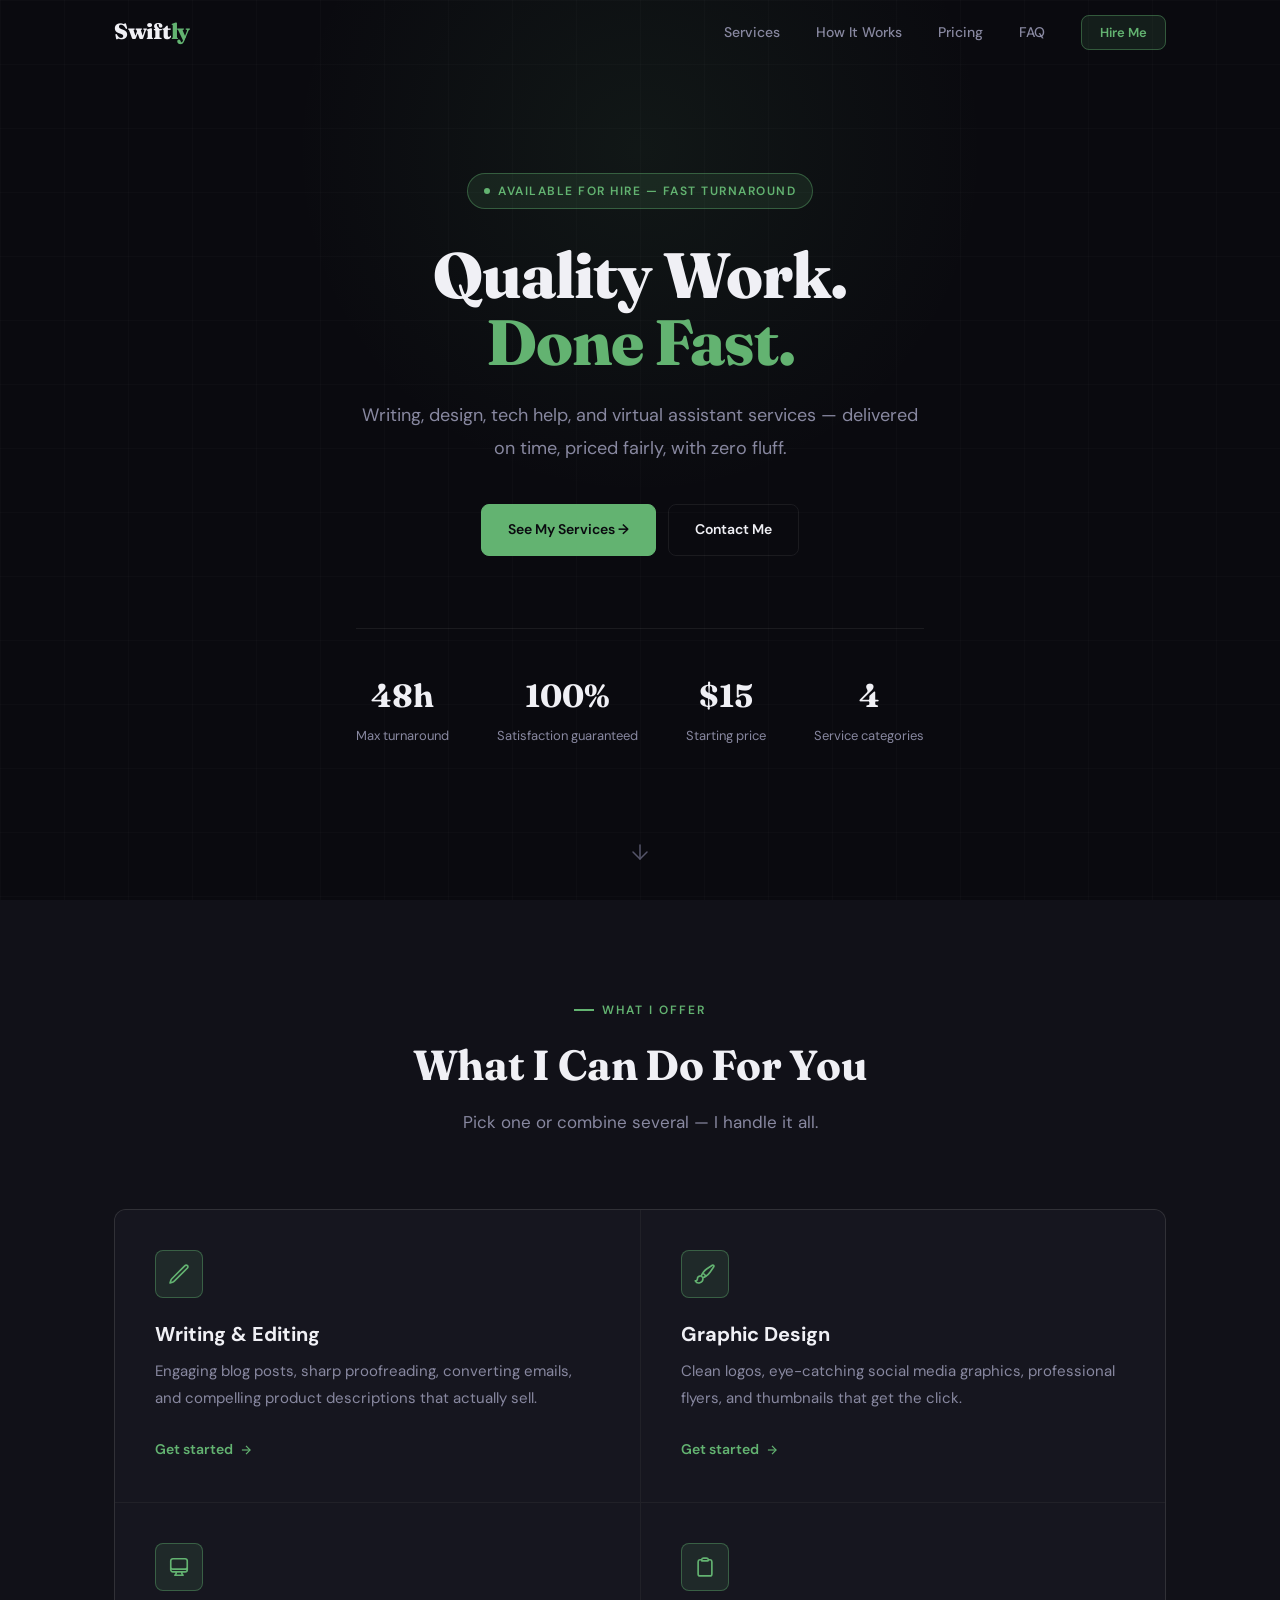
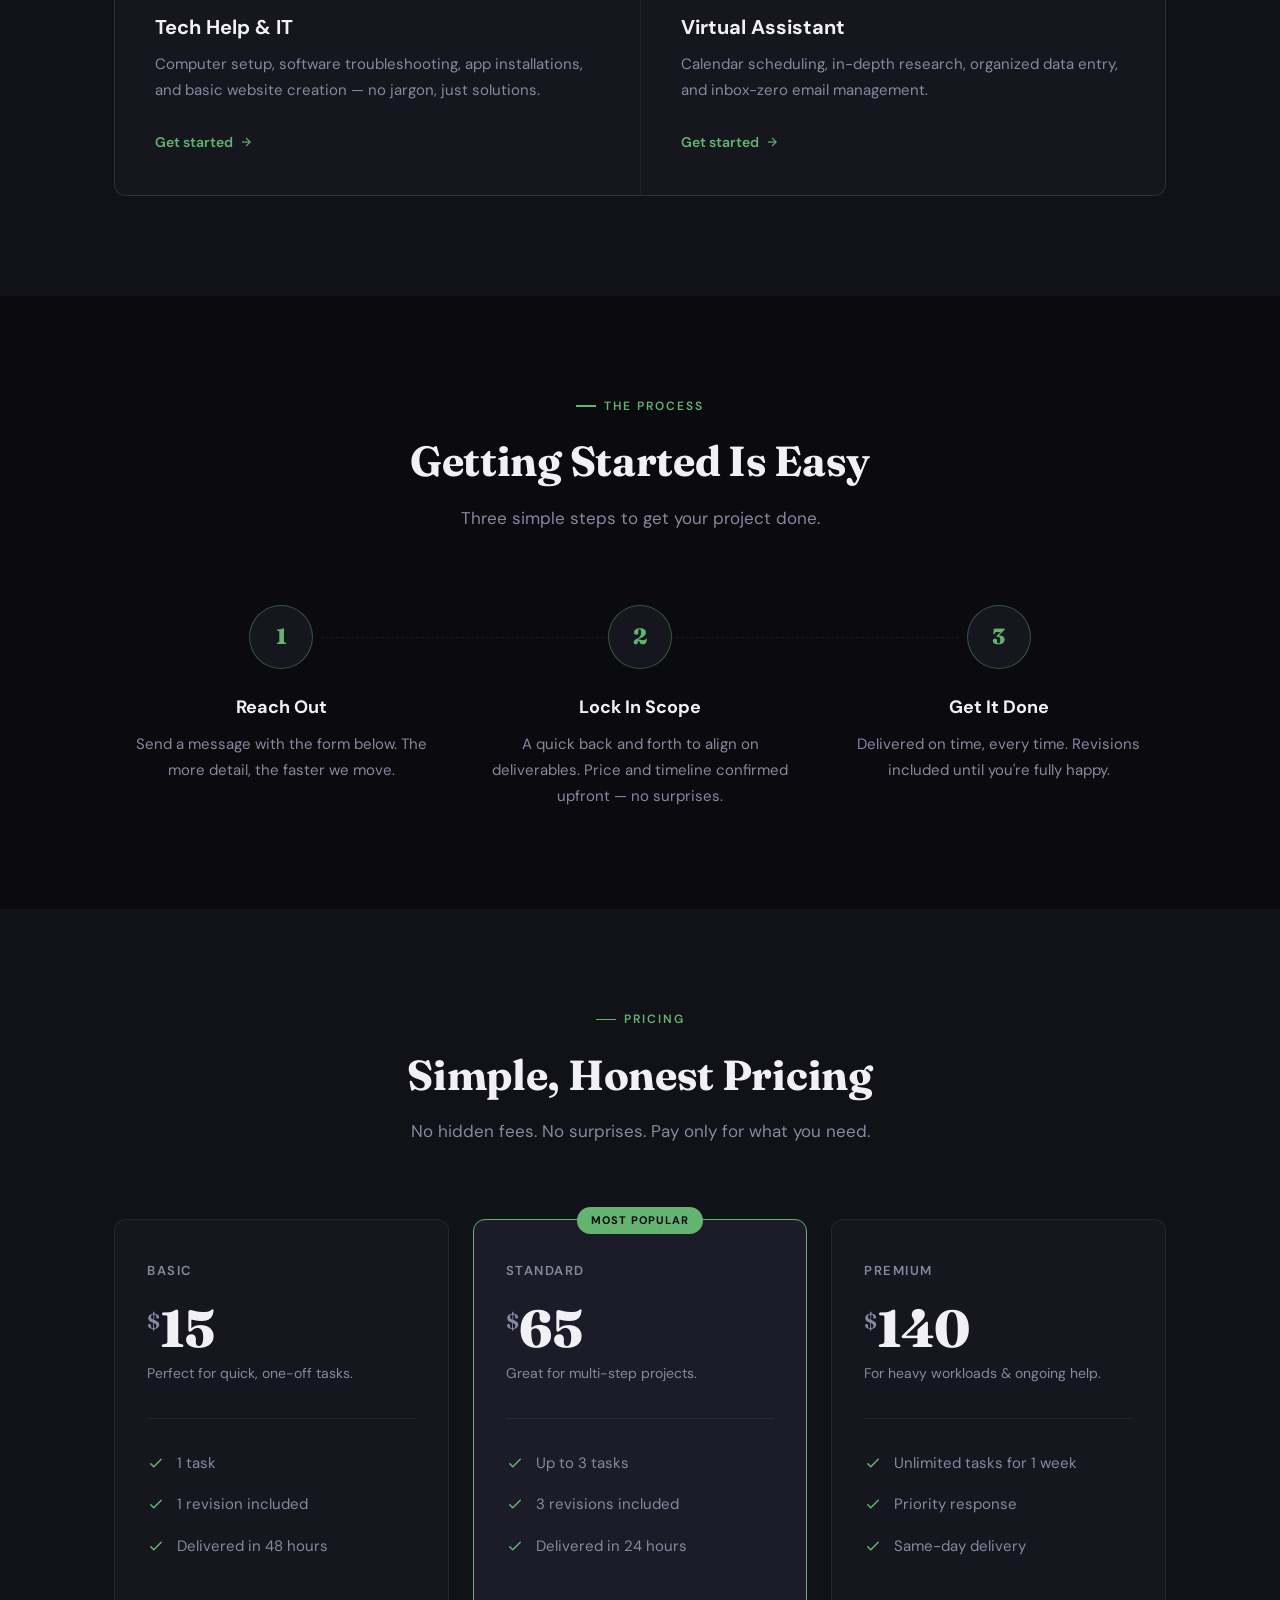
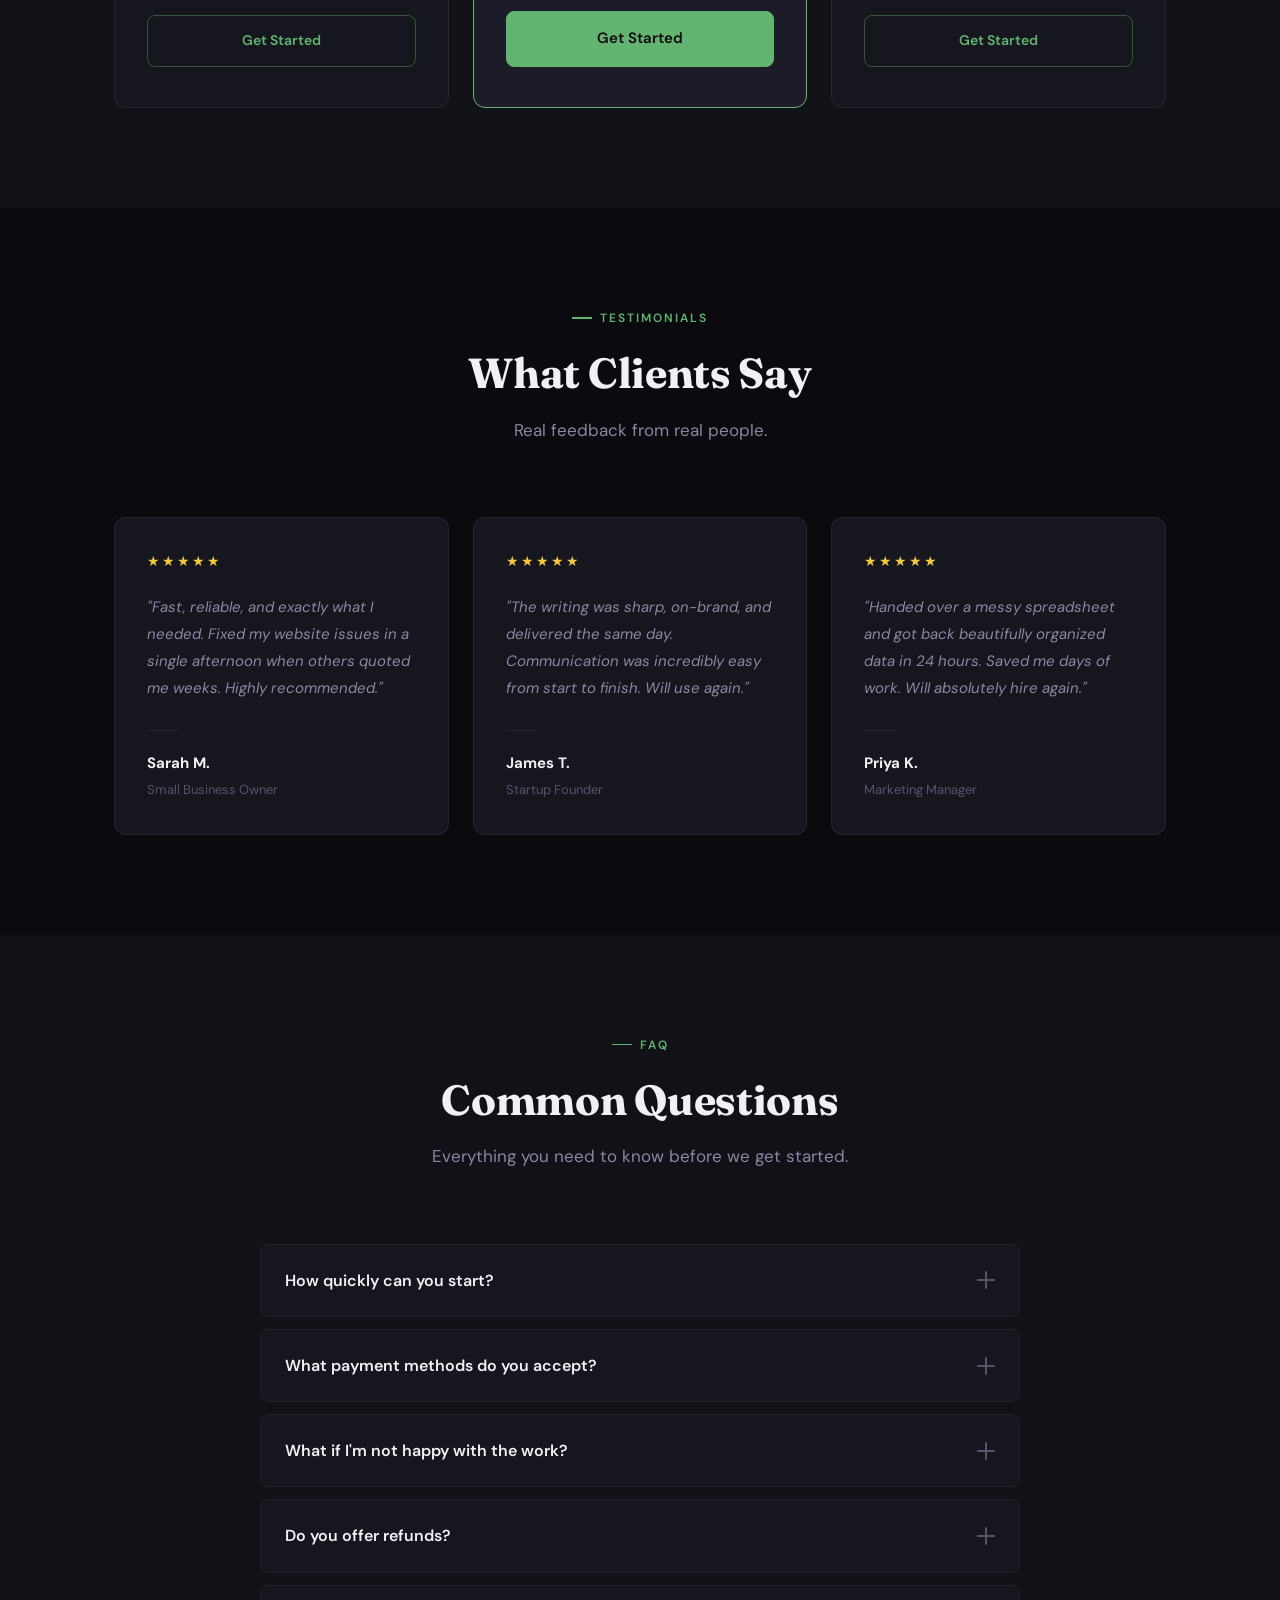
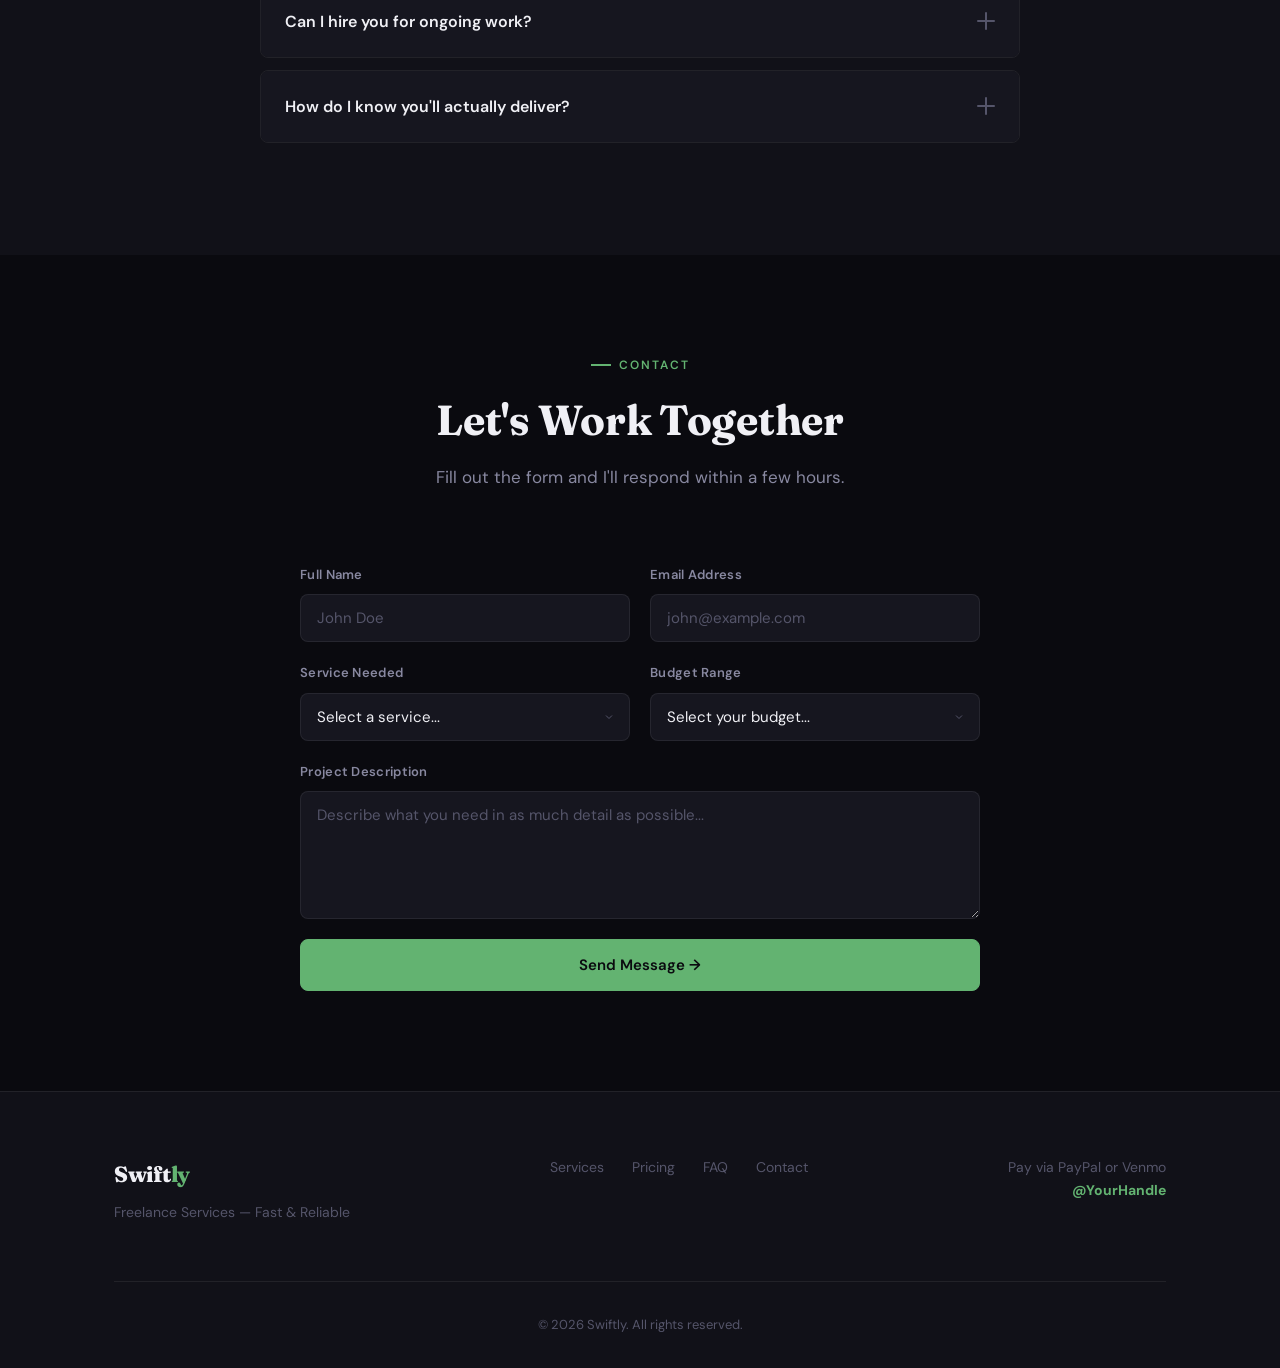
==== index.html @ bb792ccb "Rename Index.html to index.html" ====
<!DOCTYPE html>
<html lang="en">
<head>
    <meta charset="UTF-8">
    <meta name="viewport" content="width=device-width, initial-scale=1.0">
    <title>Swiftly — Freelance Services</title>
    <style>
        @import url('https://fonts.googleapis.com/css2?family=Fraunces:opsz,wght@9..144,600;9..144,700;9..144,800&family=DM+Sans:opsz,wght@9..40,400;9..40,500;9..40,600;9..40,700&display=swap');

        :root {
            --bg-base: #0a0a0f;
            --bg-surface: #111118;
            --bg-card: #16161f;
            --bg-card-hover: #1c1c28;
            --border: rgba(255,255,255,0.07);
            --border-accent: rgba(99,179,113,0.4);
            --green: #63b371;
            --green-bright: #7dd98d;
            --green-dim: rgba(99,179,113,0.12);
            --green-glow: rgba(99,179,113,0.2);
            --text-primary: #f0f0f5;
            --text-secondary: #8888a0;
            --text-muted: #55556a;
            --font-display: 'Fraunces', serif;
            --font-body: 'DM Sans', sans-serif;
            --radius: 12px;
            --radius-sm: 8px;
            --transition: 0.2s ease;
        }

        *, *::before, *::after { margin: 0; padding: 0; box-sizing: border-box; }
        html { scroll-behavior: smooth; }

        body {
            font-family: var(--font-body);
            font-size: 16px;
            line-height: 1.7;
            color: var(--text-primary);
            background-color: var(--bg-base);
            overflow-x: hidden;
        }

        h1,h2,h3,h4 { line-height: 1.2; }
        a { text-decoration: none; color: inherit; }
        ul { list-style: none; }
        img, svg { display: block; max-width: 100%; }

        .container {
            max-width: 1100px;
            margin: 0 auto;
            padding: 0 24px;
        }

        .section { padding: 100px 0; }

        .section-label {
            display: inline-flex;
            align-items: center;
            gap: 8px;
            font-size: 12px;
            font-weight: 600;
            letter-spacing: 2px;
            text-transform: uppercase;
            color: var(--green);
            margin-bottom: 20px;
        }

        .section-label::before {
            content: '';
            display: block;
            width: 20px;
            height: 1.5px;
            background: var(--green);
        }

        .section-title {
            text-align: center;
            font-family: var(--font-display);
            font-size: 42px;
            font-weight: 700;
            color: var(--text-primary);
            margin-bottom: 16px;
            letter-spacing: -0.3px;
        }

        .section-subtitle {
            text-align: center;
            color: var(--text-secondary);
            font-size: 17px;
            max-width: 560px;
            margin: 0 auto 72px;
            line-height: 1.8;
        }

        .section-header {
            text-align: center;
            margin-bottom: 72px;
        }

        /* Animations */
        .animate-on-scroll {
            opacity: 0;
            transform: translateY(24px);
            transition: opacity 0.55s ease, transform 0.55s ease;
        }
        .animate-on-scroll.visible {
            opacity: 1;
            transform: translateY(0);
        }

        /* Buttons */
        .btn {
            display: inline-flex;
            align-items: center;
            gap: 8px;
            font-family: var(--font-body);
            font-weight: 600;
            font-size: 14px;
            padding: 13px 26px;
            border-radius: var(--radius-sm);
            cursor: pointer;
            transition: all var(--transition);
            border: 1px solid transparent;
            white-space: nowrap;
        }

        .btn-primary {
            background: var(--green);
            color: #0a0a0f;
            border-color: var(--green);
        }
        .btn-primary:hover {
            background: var(--green-bright);
            border-color: var(--green-bright);
            transform: translateY(-1px);
        }

        .btn-ghost {
            background: transparent;
            color: var(--text-primary);
            border-color: var(--border);
        }
        .btn-ghost:hover {
            border-color: rgba(255,255,255,0.2);
            background: rgba(255,255,255,0.04);
        }

        .btn-full {
            width: 100%;
            justify-content: center;
            padding: 14px 24px;
            font-size: 15px;
        }

        /* ─── NAVBAR ─── */
        .navbar {
            position: fixed;
            top: 0; left: 0;
            width: 100%;
            height: 64px;
            z-index: 1000;
            display: flex;
            align-items: center;
            transition: all 0.3s ease;
        }

        .navbar-container {
            width: 100%;
            max-width: 1100px;
            margin: 0 auto;
            padding: 0 24px;
            display: flex;
            justify-content: space-between;
            align-items: center;
        }

        .nav-logo {
            font-family: var(--font-display);
            font-weight: 800;
            font-size: 22px;
            color: var(--text-primary);
            letter-spacing: -0.5px;
        }

        .nav-logo span { color: var(--green); }

        .nav-links {
            display: flex;
            gap: 36px;
        }

        .nav-link {
            font-size: 14px;
            font-weight: 500;
            color: var(--text-secondary);
            transition: color var(--transition);
        }
        .nav-link:hover { color: var(--text-primary); }

        .nav-cta {
            font-size: 13px;
            font-weight: 600;
            color: var(--green);
            border: 1px solid var(--border-accent);
            padding: 8px 18px;
            border-radius: var(--radius-sm);
            transition: all var(--transition);
            background: var(--green-dim);
        }
        .nav-cta:hover {
            background: rgba(99,179,113,0.2);
        }

        .navbar.scrolled {
            background: rgba(10,10,15,0.9);
            backdrop-filter: blur(12px);
            border-bottom: 1px solid var(--border);
        }

        .hamburger {
            display: none;
            flex-direction: column;
            gap: 5px;
            cursor: pointer;
            z-index: 1001;
        }
        .hamburger span {
            width: 24px;
            height: 2px;
            background: var(--text-primary);
            transition: all 0.3s ease;
            border-radius: 2px;
        }

        /* ─── HERO ─── */
        .hero {
            min-height: 100vh;
            display: flex;
            align-items: center;
            justify-content: center;
            position: relative;
            text-align: center;
            padding: 100px 24px 80px;
            overflow: hidden;
        }

        .hero::before {
            content: '';
            position: absolute;
            top: -200px; left: 50%;
            transform: translateX(-50%);
            width: 700px;
            height: 700px;
            background: radial-gradient(circle, rgba(99,179,113,0.08) 0%, transparent 70%);
            pointer-events: none;
        }

        .hero::after {
            content: '';
            position: absolute;
            inset: 0;
            background-image: 
                linear-gradient(rgba(255,255,255,0.015) 1px, transparent 1px),
                linear-gradient(90deg, rgba(255,255,255,0.015) 1px, transparent 1px);
            background-size: 64px 64px;
            pointer-events: none;
        }

        .hero-content {
            max-width: 820px;
            position: relative;
            z-index: 1;
            opacity: 0;
            transform: translateY(20px);
            animation: heroIn 0.7s ease forwards 0.15s;
        }

        @keyframes heroIn {
            to { opacity: 1; transform: translateY(0); }
        }

        .hero-badge {
            display: inline-flex;
            align-items: center;
            gap: 8px;
            font-size: 12px;
            font-weight: 600;
            letter-spacing: 1.5px;
            text-transform: uppercase;
            color: var(--green);
            border: 1px solid var(--border-accent);
            background: var(--green-dim);
            padding: 7px 16px;
            border-radius: 30px;
            margin-bottom: 32px;
        }

        .hero-badge::before {
            content: '';
            width: 6px; height: 6px;
            background: var(--green);
            border-radius: 50%;
            animation: pulse 2s infinite;
        }

        @keyframes pulse {
            0%, 100% { opacity: 1; transform: scale(1); }
            50% { opacity: 0.5; transform: scale(0.8); }
        }

        .hero h1 {
            font-family: var(--font-display);
            font-size: 64px;
            font-weight: 800;
            letter-spacing: -1px;
            color: var(--text-primary);
            margin-bottom: 24px;
            line-height: 1.05;
        }

        .hero h1 em {
            font-style: normal;
            color: var(--green);
        }

        .hero-sub {
            font-size: 18px;
            color: var(--text-secondary);
            max-width: 560px;
            margin: 0 auto 40px;
            line-height: 1.8;
        }

        .hero-buttons {
            display: flex;
            gap: 12px;
            justify-content: center;
            flex-wrap: wrap;
        }

        .hero-stats {
            display: flex;
            justify-content: center;
            gap: 48px;
            margin-top: 72px;
            padding-top: 40px;
            border-top: 1px solid var(--border);
        }

        .hero-stat-num {
            font-family: var(--font-display);
            font-size: 32px;
            font-weight: 700;
            color: var(--text-primary);
        }

        .hero-stat-label {
            font-size: 13px;
            color: var(--text-secondary);
            margin-top: 2px;
        }

        .scroll-arrow {
            position: absolute;
            bottom: 36px;
            left: 50%;
            transform: translateX(-50%);
            color: var(--text-muted);
            animation: bounce 2s infinite;
            z-index: 1;
        }

        @keyframes bounce {
            0%,100% { transform: translateX(-50%) translateY(0); }
            50% { transform: translateX(-50%) translateY(-8px); }
        }

        /* ─── SERVICES ─── */
        .services { background: var(--bg-surface); }

        .services-grid {
            display: grid;
            grid-template-columns: repeat(2, 1fr);
            gap: 1px;
            background: var(--border);
            border: 1px solid var(--border);
            border-radius: var(--radius);
            overflow: hidden;
        }

        .service-card {
            background: var(--bg-card);
            padding: 40px;
            transition: background var(--transition);
            position: relative;
        }

        .service-card:hover {
            background: var(--bg-card-hover);
        }

        .service-card::after {
            content: '';
            position: absolute;
            top: 0; left: 0;
            width: 3px;
            height: 0;
            background: var(--green);
            transition: height 0.3s ease;
        }

        .service-card:hover::after { height: 100%; }

        .service-icon-wrap {
            width: 48px;
            height: 48px;
            background: var(--green-dim);
            border: 1px solid var(--border-accent);
            border-radius: var(--radius-sm);
            display: flex;
            align-items: center;
            justify-content: center;
            margin-bottom: 24px;
            color: var(--green);
        }

        .service-title {
            font-size: 20px;
            font-weight: 700;
            color: var(--text-primary);
            margin-bottom: 12px;
        }

        .service-desc {
            color: var(--text-secondary);
            font-size: 15px;
            margin-bottom: 24px;
            line-height: 1.75;
        }

        .service-link {
            display: inline-flex;
            align-items: center;
            gap: 6px;
            font-size: 14px;
            font-weight: 600;
            color: var(--green);
            transition: gap var(--transition);
        }
        .service-link:hover { gap: 10px; }

        /* ─── HOW IT WORKS ─── */
        .how-it-works { background: var(--bg-base); }

        .steps-container {
            display: flex;
            justify-content: space-between;
            position: relative;
            gap: 24px;
        }

        .steps-line {
            position: absolute;
            top: 32px;
            left: calc(16.6% + 32px);
            right: calc(16.6% + 32px);
            border-top: 1px dashed var(--border);
        }

        .step-card {
            flex: 1;
            text-align: center;
            padding: 0 16px;
            position: relative;
            z-index: 2;
        }

        .step-number {
            width: 64px;
            height: 64px;
            background: var(--bg-card);
            border: 1px solid var(--border-accent);
            color: var(--green);
            border-radius: 50%;
            display: flex;
            align-items: center;
            justify-content: center;
            font-size: 22px;
            font-weight: 800;
            font-family: var(--font-display);
            margin: 0 auto 28px;
        }

        .step-title {
            font-size: 18px;
            font-weight: 700;
            color: var(--text-primary);
            margin-bottom: 12px;
        }

        .step-desc {
            color: var(--text-secondary);
            font-size: 15px;
            line-height: 1.75;
        }

        /* ─── PRICING ─── */
        .pricing { background: var(--bg-surface); }

        .pricing-grid {
            display: grid;
            grid-template-columns: repeat(3, 1fr);
            gap: 24px;
            align-items: stretch;
        }

        .pricing-card {
            background: var(--bg-card);
            border: 1px solid var(--border);
            border-radius: var(--radius);
            padding: 40px 32px;
            display: flex;
            flex-direction: column;
            transition: border-color var(--transition);
            position: relative;
        }

        .pricing-card:hover {
            border-color: rgba(255,255,255,0.12);
        }

        .pricing-card.popular {
            border-color: var(--green);
            background: var(--bg-card-hover);
        }

        .popular-badge {
            position: absolute;
            top: -13px;
            left: 50%;
            transform: translateX(-50%);
            background: var(--green);
            color: #0a0a0f;
            font-size: 11px;
            font-weight: 700;
            padding: 4px 14px;
            border-radius: 20px;
            text-transform: uppercase;
            letter-spacing: 1px;
            white-space: nowrap;
        }

        .pricing-tier {
            font-size: 13px;
            font-weight: 600;
            text-transform: uppercase;
            letter-spacing: 1.5px;
            color: var(--text-secondary);
            margin-bottom: 20px;
        }

        .pricing-price {
            font-family: var(--font-display);
            font-size: 52px;
            font-weight: 800;
            color: var(--text-primary);
            letter-spacing: -1px;
            line-height: 1;
            margin-bottom: 8px;
        }

        .pricing-price span {
            font-size: 22px;
            font-weight: 600;
            letter-spacing: 0;
            color: var(--text-secondary);
            vertical-align: super;
        }

        .pricing-desc {
            color: var(--text-secondary);
            font-size: 14px;
            margin-bottom: 32px;
            padding-bottom: 32px;
            border-bottom: 1px solid var(--border);
        }

        .pricing-features {
            flex: 1;
            margin-bottom: 36px;
        }

        .pricing-features li {
            display: flex;
            align-items: flex-start;
            gap: 12px;
            color: var(--text-secondary);
            font-size: 15px;
            margin-bottom: 16px;
        }

        .pricing-features li svg {
            width: 18px;
            height: 18px;
            color: var(--green);
            flex-shrink: 0;
            margin-top: 3px;
        }

        .btn-outline-green {
            background: transparent;
            color: var(--green);
            border: 1px solid var(--border-accent);
            width: 100%;
            justify-content: center;
            padding: 13px 24px;
            font-size: 14px;
            font-weight: 600;
            border-radius: var(--radius-sm);
            transition: all var(--transition);
            display: flex;
            align-items: center;
            cursor: pointer;
        }
        .btn-outline-green:hover {
            background: var(--green-dim);
        }

        /* ─── TESTIMONIALS ─── */
        .testimonials { background: var(--bg-base); }

        .testi-grid {
            display: grid;
            grid-template-columns: repeat(3, 1fr);
            gap: 24px;
        }

        .testi-card {
            background: var(--bg-card);
            border: 1px solid var(--border);
            border-radius: var(--radius);
            padding: 32px;
            transition: border-color var(--transition);
        }
        .testi-card:hover {
            border-color: rgba(255,255,255,0.1);
        }

        .stars {
            color: #f5c842;
            font-size: 14px;
            letter-spacing: 2px;
            margin-bottom: 20px;
        }

        .testi-quote {
            font-size: 15px;
            color: var(--text-secondary);
            line-height: 1.8;
            margin-bottom: 28px;
            font-style: italic;
        }

        .testi-divider {
            width: 32px;
            height: 1px;
            background: var(--border);
            margin-bottom: 20px;
        }

        .testi-author {
            font-weight: 700;
            font-size: 15px;
            color: var(--text-primary);
        }
        .testi-role {
            font-size: 13px;
            color: var(--text-muted);
            margin-top: 3px;
        }

        /* ─── FAQ ─── */
        .faq { background: var(--bg-surface); }

        .faq-container {
            max-width: 760px;
            margin: 0 auto;
        }

        .faq-item {
            border: 1px solid var(--border);
            border-radius: var(--radius-sm);
            margin-bottom: 12px;
            overflow: hidden;
            transition: border-color var(--transition);
        }

        .faq-item:hover, .faq-item.active {
            border-color: rgba(255,255,255,0.1);
        }

        .faq-question {
            padding: 22px 24px;
            cursor: pointer;
            display: flex;
            justify-content: space-between;
            align-items: center;
            font-weight: 600;
            font-size: 16px;
            color: var(--text-primary);
            background: var(--bg-card);
            transition: background var(--transition);
            gap: 16px;
        }

        .faq-question:hover { background: var(--bg-card-hover); }

        .faq-icon {
            position: relative;
            width: 18px;
            height: 18px;
            flex-shrink: 0;
        }
        .faq-icon::before, .faq-icon::after {
            content: '';
            position: absolute;
            background: var(--text-muted);
            transition: transform 0.3s ease, background 0.2s;
        }
        .faq-icon::before { top: 8px; left: 0; width: 18px; height: 2px; border-radius: 2px; }
        .faq-icon::after { top: 0; left: 8px; width: 2px; height: 18px; border-radius: 2px; }
        .faq-item.active .faq-icon::after { transform: rotate(90deg); }
        .faq-item.active .faq-icon::before, .faq-item.active .faq-icon::after { background: var(--green); }

        .faq-answer {
            max-height: 0;
            overflow: hidden;
            transition: max-height 0.4s ease;
            background: var(--bg-card);
        }
        .faq-answer-inner {
            padding: 0 24px 22px;
            color: var(--text-secondary);
            font-size: 15px;
            line-height: 1.8;
            border-top: 1px solid var(--border);
        }

        /* ─── CONTACT ─── */
        .contact { background: var(--bg-base); }

        .contact-wrapper {
            max-width: 680px;
            margin: 0 auto;
        }

        .contact-form {
            display: grid;
            grid-template-columns: 1fr 1fr;
            gap: 20px;
        }

        .form-group { display: flex; flex-direction: column; }
        .form-group.full-width { grid-column: span 2; }

        label {
            font-size: 13px;
            font-weight: 600;
            color: var(--text-secondary);
            margin-bottom: 8px;
            letter-spacing: 0.3px;
        }

        input, select, textarea {
            font-family: var(--font-body);
            width: 100%;
            padding: 13px 16px;
            background: var(--bg-card);
            border: 1px solid var(--border);
            border-radius: var(--radius-sm);
            font-size: 15px;
            color: var(--text-primary);
            transition: border-color var(--transition);
            appearance: none;
        }

        input::placeholder, textarea::placeholder { color: var(--text-muted); }

        input:focus, select:focus, textarea:focus {
            outline: none;
            border-color: var(--green);
        }

        select {
            background-image: url("data:image/svg+xml,%3Csvg xmlns='http://www.w3.org/2000/svg' width='12' height='12' viewBox='0 0 24 24' fill='none' stroke='%2355556a' stroke-width='2'%3E%3Cpolyline points='6 9 12 15 18 9'%3E%3C/polyline%3E%3C/svg%3E");
            background-repeat: no-repeat;
            background-position: right 14px center;
            padding-right: 40px;
        }

        select option { background: var(--bg-card); color: var(--text-primary); }

        textarea { resize: vertical; min-height: 120px; }

        .error-msg {
            color: #f87171;
            font-size: 12px;
            margin-top: 6px;
            display: none;
        }

        .form-group.error input,
        .form-group.error select,
        .form-group.error textarea { border-color: #f87171; }
        .form-group.error .error-msg { display: block; }

        .form-success {
            display: none;
            margin-top: 20px;
            padding: 16px;
            background: rgba(99,179,113,0.1);
            border: 1px solid var(--border-accent);
            color: var(--green);
            text-align: center;
            border-radius: var(--radius-sm);
            font-weight: 500;
            grid-column: span 2;
            font-size: 15px;
        }

        /* ─── FOOTER ─── */
        .footer {
            background: var(--bg-surface);
            border-top: 1px solid var(--border);
            padding: 64px 0 32px;
        }

        .footer-top {
            display: flex;
            justify-content: space-between;
            align-items: flex-start;
            margin-bottom: 56px;
            gap: 32px;
            flex-wrap: wrap;
        }

        .footer-logo {
            font-family: var(--font-display);
            font-size: 22px;
            font-weight: 800;
            color: var(--text-primary);
            letter-spacing: -0.5px;
        }
        .footer-logo span { color: var(--green); }

        .footer-desc {
            font-size: 14px;
            color: var(--text-muted);
            margin-top: 8px;
        }

        .footer-nav {
            display: flex;
            gap: 28px;
            flex-wrap: wrap;
        }
        .footer-nav a {
            font-size: 14px;
            color: var(--text-muted);
            transition: color var(--transition);
        }
        .footer-nav a:hover { color: var(--text-primary); }

        .footer-payment {
            font-size: 14px;
            color: var(--text-muted);
            text-align: right;
        }
        .footer-payment strong { color: var(--green); }

        .footer-bottom {
            text-align: center;
            padding-top: 32px;
            border-top: 1px solid var(--border);
            color: var(--text-muted);
            font-size: 13px;
        }

        /* ─── RESPONSIVE ─── */
        @media (max-width: 900px) {
            .pricing-grid { grid-template-columns: 1fr; max-width: 420px; margin: 0 auto; }
        }

        @media (max-width: 768px) {
            .section { padding: 72px 0; }
            .section-title { font-size: 32px; }
            .hero h1 { font-size: 38px; letter-spacing: -1px; }
            .hero-stats { gap: 28px; flex-wrap: wrap; }

            .nav-links {
                position: absolute;
                top: 64px; left: 0;
                width: 100%;
                background: var(--bg-surface);
                flex-direction: column;
                padding: 24px;
                gap: 20px;
                border-top: 1px solid var(--border);
                display: none;
            }
            .nav-links.active { display: flex; }
            .nav-link { font-size: 17px; color: var(--text-primary); }
            .nav-cta { display: none; }
            .hamburger { display: flex; }

            .hero-buttons { flex-direction: column; align-items: center; }
            .services-grid { grid-template-columns: 1fr; }
            .testi-grid { grid-template-columns: 1fr; }
            .steps-container { flex-direction: column; gap: 40px; }
            .steps-line { display: none; }
            .contact-form { grid-template-columns: 1fr; }
            .form-group.full-width, .form-success { grid-column: span 1; }
            .footer-top { flex-direction: column; }
            .footer-payment { text-align: left; }
        }
    </style>
</head>
<body>

<!-- NAVBAR -->
<nav class="navbar" id="navbar">
    <div class="navbar-container">
        <a href="#" class="nav-logo">Swift<span>ly</span></a>

        <div class="hamburger" id="hamburger">
            <span></span><span></span><span></span>
        </div>

        <ul class="nav-links" id="nav-links">
            <li><a href="#services" class="nav-link">Services</a></li>
            <li><a href="#how-it-works" class="nav-link">How It Works</a></li>
            <li><a href="#pricing" class="nav-link">Pricing</a></li>
            <li><a href="#faq" class="nav-link">FAQ</a></li>
            <li><a href="#contact" class="nav-cta">Hire Me</a></li>
        </ul>
    </div>
</nav>

<!-- HERO -->
<section class="hero" id="home">
    <div class="hero-content">
        <div class="hero-badge">Available for Hire — Fast Turnaround</div>
        <h1>Quality Work.<br><em>Done Fast.</em></h1>
        <p class="hero-sub">Writing, design, tech help, and virtual assistant services — delivered on time, priced fairly, with zero fluff.</p>
        <div class="hero-buttons">
            <a href="#services" class="btn btn-primary">See My Services →</a>
            <a href="#contact" class="btn btn-ghost">Contact Me</a>
        </div>
        <div class="hero-stats">
            <div>
                <div class="hero-stat-num">48h</div>
                <div class="hero-stat-label">Max turnaround</div>
            </div>
            <div>
                <div class="hero-stat-num">100%</div>
                <div class="hero-stat-label">Satisfaction guaranteed</div>
            </div>
            <div>
                <div class="hero-stat-num">$15</div>
                <div class="hero-stat-label">Starting price</div>
            </div>
            <div>
                <div class="hero-stat-num">4</div>
                <div class="hero-stat-label">Service categories</div>
            </div>
        </div>
    </div>

    <div class="scroll-arrow">
        <a href="#services">
            <svg xmlns="http://www.w3.org/2000/svg" width="24" height="24" viewBox="0 0 24 24" fill="none" stroke="currentColor" stroke-width="1.5" stroke-linecap="round" stroke-linejoin="round">
                <line x1="12" y1="5" x2="12" y2="19"/><polyline points="19 12 12 19 5 12"/>
            </svg>
        </a>
    </div>
</section>

<!-- SERVICES -->
<section class="section services" id="services">
    <div class="container">
        <div class="section-header">
            <div style="display:flex;justify-content:center;"><span class="section-label animate-on-scroll">What I Offer</span></div>
            <h2 class="section-title animate-on-scroll">What I Can Do For You</h2>
            <p class="section-subtitle animate-on-scroll">Pick one or combine several — I handle it all.</p>
        </div>

        <div class="services-grid animate-on-scroll">
            <div class="service-card">
                <div class="service-icon-wrap">
                    <svg width="22" height="22" fill="none" viewBox="0 0 24 24" stroke="currentColor" stroke-width="1.8">
                        <path stroke-linecap="round" stroke-linejoin="round" d="M16.862 4.487l1.687-1.688a1.875 1.875 0 112.652 2.652L6.832 19.82a4.5 4.5 0 01-1.897 1.13l-2.685.8.8-2.685a4.5 4.5 0 011.13-1.897L16.863 4.487z"/>
                    </svg>
                </div>
                <h3 class="service-title">Writing & Editing</h3>
                <p class="service-desc">Engaging blog posts, sharp proofreading, converting emails, and compelling product descriptions that actually sell.</p>
                <a href="#contact" class="service-link">Get started <svg width="14" height="14" viewBox="0 0 24 24" fill="none" stroke="currentColor" stroke-width="2"><line x1="5" y1="12" x2="19" y2="12"/><polyline points="12 5 19 12 12 19"/></svg></a>
            </div>

            <div class="service-card">
                <div class="service-icon-wrap">
                    <svg width="22" height="22" fill="none" viewBox="0 0 24 24" stroke="currentColor" stroke-width="1.8">
                        <path stroke-linecap="round" stroke-linejoin="round" d="M9.53 16.122a3 3 0 00-5.78 1.128 2.25 2.25 0 01-2.4 2.245 4.5 4.5 0 008.4-2.245c0-.399-.078-.78-.22-1.128zm0 0a15.998 15.998 0 003.388-1.62m-5.043-.025a15.994 15.994 0 011.622-3.395m3.42 3.42a15.995 15.995 0 004.764-4.648l3.876-5.814a1.151 1.151 0 00-1.597-1.597L14.146 6.32a15.996 15.996 0 00-4.649 4.763m3.42 3.42a6.776 6.776 0 00-3.42-3.42"/>
                    </svg>
                </div>
                <h3 class="service-title">Graphic Design</h3>
                <p class="service-desc">Clean logos, eye-catching social media graphics, professional flyers, and thumbnails that get the click.</p>
                <a href="#contact" class="service-link">Get started <svg width="14" height="14" viewBox="0 0 24 24" fill="none" stroke="currentColor" stroke-width="2"><line x1="5" y1="12" x2="19" y2="12"/><polyline points="12 5 19 12 12 19"/></svg></a>
            </div>

            <div class="service-card">
                <div class="service-icon-wrap">
                    <svg width="22" height="22" fill="none" viewBox="0 0 24 24" stroke="currentColor" stroke-width="1.8">
                        <path stroke-linecap="round" stroke-linejoin="round" d="M9 17.25v1.007a3 3 0 01-.879 2.122L7.5 21h9l-.621-.621A3 3 0 0115 18.257V17.25m6-12V15a2.25 2.25 0 01-2.25 2.25H5.25A2.25 2.25 0 013 15V5.25m18 0A2.25 2.25 0 0018.75 3H5.25A2.25 2.25 0 003 5.25m18 0V12a2.25 2.25 0 01-2.25 2.25H5.25A2.25 2.25 0 013 12V5.25"/>
                    </svg>
                </div>
                <h3 class="service-title">Tech Help & IT</h3>
                <p class="service-desc">Computer setup, software troubleshooting, app installations, and basic website creation — no jargon, just solutions.</p>
                <a href="#contact" class="service-link">Get started <svg width="14" height="14" viewBox="0 0 24 24" fill="none" stroke="currentColor" stroke-width="2"><line x1="5" y1="12" x2="19" y2="12"/><polyline points="12 5 19 12 12 19"/></svg></a>
            </div>

            <div class="service-card">
                <div class="service-icon-wrap">
                    <svg width="22" height="22" fill="none" viewBox="0 0 24 24" stroke="currentColor" stroke-width="1.8">
                        <path stroke-linecap="round" stroke-linejoin="round" d="M15.666 3.888A2.25 2.25 0 0013.5 2.25h-3c-1.03 0-1.9.693-2.166 1.638m7.332 0c.055.194.084.4.084.612v0a.75.75 0 01-.75.75H9a.75.75 0 01-.75-.75v0c0-.212.03-.418.084-.612m7.332 0c.646.049 1.288.11 1.927.184 1.1.128 1.907 1.077 1.907 2.185V19.5a2.25 2.25 0 01-2.25 2.25H6.75A2.25 2.25 0 014.5 19.5V6.257c0-1.108.806-2.057 1.907-2.185a48.208 48.208 0 011.927-.184"/>
                    </svg>
                </div>
                <h3 class="service-title">Virtual Assistant</h3>
                <p class="service-desc">Calendar scheduling, in-depth research, organized data entry, and inbox-zero email management.</p>
                <a href="#contact" class="service-link">Get started <svg width="14" height="14" viewBox="0 0 24 24" fill="none" stroke="currentColor" stroke-width="2"><line x1="5" y1="12" x2="19" y2="12"/><polyline points="12 5 19 12 12 19"/></svg></a>
            </div>
        </div>
    </div>
</section>

<!-- HOW IT WORKS -->
<section class="section how-it-works" id="how-it-works">
    <div class="container">
        <div class="section-header">
            <div style="display:flex;justify-content:center;"><span class="section-label animate-on-scroll">The Process</span></div>
            <h2 class="section-title animate-on-scroll">Getting Started Is Easy</h2>
            <p class="section-subtitle animate-on-scroll">Three simple steps to get your project done.</p>
        </div>

        <div class="steps-container">
            <div class="steps-line"></div>
            <div class="step-card animate-on-scroll">
                <div class="step-number">1</div>
                <h3 class="step-title">Reach Out</h3>
                <p class="step-desc">Send a message with the form below. The more detail, the faster we move.</p>
            </div>
            <div class="step-card animate-on-scroll">
                <div class="step-number">2</div>
                <h3 class="step-title">Lock In Scope</h3>
                <p class="step-desc">A quick back and forth to align on deliverables. Price and timeline confirmed upfront — no surprises.</p>
            </div>
            <div class="step-card animate-on-scroll">
                <div class="step-number">3</div>
                <h3 class="step-title">Get It Done</h3>
                <p class="step-desc">Delivered on time, every time. Revisions included until you're fully happy.</p>
            </div>
        </div>
    </div>
</section>

<!-- PRICING -->
<section class="section pricing" id="pricing">
    <div class="container">
        <div class="section-header">
            <div style="display:flex;justify-content:center;"><span class="section-label animate-on-scroll">Pricing</span></div>
            <h2 class="section-title animate-on-scroll">Simple, Honest Pricing</h2>
            <p class="section-subtitle animate-on-scroll">No hidden fees. No surprises. Pay only for what you need.</p>
        </div>

        <div class="pricing-grid">
            <!-- Basic -->
            <div class="pricing-card animate-on-scroll">
                <div class="pricing-tier">Basic</div>
                <div class="pricing-price"><span>$</span>15</div>
                <p class="pricing-desc">Perfect for quick, one-off tasks.</p>
                <ul class="pricing-features">
                    <li><svg fill="none" viewBox="0 0 24 24" stroke="currentColor" stroke-width="2"><path stroke-linecap="round" stroke-linejoin="round" d="M5 13l4 4L19 7"/></svg>1 task</li>
                    <li><svg fill="none" viewBox="0 0 24 24" stroke="currentColor" stroke-width="2"><path stroke-linecap="round" stroke-linejoin="round" d="M5 13l4 4L19 7"/></svg>1 revision included</li>
                    <li><svg fill="none" viewBox="0 0 24 24" stroke="currentColor" stroke-width="2"><path stroke-linecap="round" stroke-linejoin="round" d="M5 13l4 4L19 7"/></svg>Delivered in 48 hours</li>
                </ul>
                <a href="#contact" class="btn-outline-green">Get Started</a>
            </div>

            <!-- Standard -->
            <div class="pricing-card popular animate-on-scroll">
                <div class="popular-badge">Most Popular</div>
                <div class="pricing-tier">Standard</div>
                <div class="pricing-price"><span>$</span>65</div>
                <p class="pricing-desc">Great for multi-step projects.</p>
                <ul class="pricing-features">
                    <li><svg fill="none" viewBox="0 0 24 24" stroke="currentColor" stroke-width="2"><path stroke-linecap="round" stroke-linejoin="round" d="M5 13l4 4L19 7"/></svg>Up to 3 tasks</li>
                    <li><svg fill="none" viewBox="0 0 24 24" stroke="currentColor" stroke-width="2"><path stroke-linecap="round" stroke-linejoin="round" d="M5 13l4 4L19 7"/></svg>3 revisions included</li>
                    <li><svg fill="none" viewBox="0 0 24 24" stroke="currentColor" stroke-width="2"><path stroke-linecap="round" stroke-linejoin="round" d="M5 13l4 4L19 7"/></svg>Delivered in 24 hours</li>
                </ul>
                <a href="#contact" class="btn btn-primary btn-full">Get Started</a>
            </div>

            <!-- Premium -->
            <div class="pricing-card animate-on-scroll">
                <div class="pricing-tier">Premium</div>
                <div class="pricing-price"><span>$</span>140</div>
                <p class="pricing-desc">For heavy workloads & ongoing help.</p>
                <ul class="pricing-features">
                    <li><svg fill="none" viewBox="0 0 24 24" stroke="currentColor" stroke-width="2"><path stroke-linecap="round" stroke-linejoin="round" d="M5 13l4 4L19 7"/></svg>Unlimited tasks for 1 week</li>
                    <li><svg fill="none" viewBox="0 0 24 24" stroke="currentColor" stroke-width="2"><path stroke-linecap="round" stroke-linejoin="round" d="M5 13l4 4L19 7"/></svg>Priority response</li>
                    <li><svg fill="none" viewBox="0 0 24 24" stroke="currentColor" stroke-width="2"><path stroke-linecap="round" stroke-linejoin="round" d="M5 13l4 4L19 7"/></svg>Same-day delivery</li>
                </ul>
                <a href="#contact" class="btn-outline-green">Get Started</a>
            </div>
        </div>
    </div>
</section>

<!-- TESTIMONIALS -->
<section class="section testimonials" id="testimonials">
    <div class="container">
        <div class="section-header">
            <div style="display:flex;justify-content:center;"><span class="section-label animate-on-scroll">Testimonials</span></div>
            <h2 class="section-title animate-on-scroll">What Clients Say</h2>
            <p class="section-subtitle animate-on-scroll">Real feedback from real people.</p>
        </div>

        <div class="testi-grid">
            <div class="testi-card animate-on-scroll">
                <div class="stars">★★★★★</div>
                <p class="testi-quote">"Fast, reliable, and exactly what I needed. Fixed my website issues in a single afternoon when others quoted me weeks. Highly recommended."</p>
                <div class="testi-divider"></div>
                <div class="testi-author">Sarah M.</div>
                <div class="testi-role">Small Business Owner</div>
            </div>
            <div class="testi-card animate-on-scroll">
                <div class="stars">★★★★★</div>
                <p class="testi-quote">"The writing was sharp, on-brand, and delivered the same day. Communication was incredibly easy from start to finish. Will use again."</p>
                <div class="testi-divider"></div>
                <div class="testi-author">James T.</div>
                <div class="testi-role">Startup Founder</div>
            </div>
            <div class="testi-card animate-on-scroll">
                <div class="stars">★★★★★</div>
                <p class="testi-quote">"Handed over a messy spreadsheet and got back beautifully organized data in 24 hours. Saved me days of work. Will absolutely hire again."</p>
                <div class="testi-divider"></div>
                <div class="testi-author">Priya K.</div>
                <div class="testi-role">Marketing Manager</div>
            </div>
        </div>
    </div>
</section>

<!-- FAQ -->
<section class="section faq" id="faq">
    <div class="container">
        <div class="section-header">
            <div style="display:flex;justify-content:center;"><span class="section-label animate-on-scroll">FAQ</span></div>
            <h2 class="section-title animate-on-scroll">Common Questions</h2>
            <p class="section-subtitle animate-on-scroll">Everything you need to know before we get started.</p>
        </div>

        <div class="faq-container">
            <div class="faq-item animate-on-scroll">
                <div class="faq-question">How quickly can you start? <span class="faq-icon"></span></div>
                <div class="faq-answer"><div class="faq-answer-inner">I can start on new projects within 24 hours of our agreement. If you have an urgent request, flag it in the contact form and I'll prioritize it.</div></div>
            </div>
            <div class="faq-item animate-on-scroll">
                <div class="faq-question">What payment methods do you accept? <span class="faq-icon"></span></div>
                <div class="faq-answer"><div class="faq-answer-inner">I accept PayPal, Venmo, and direct bank transfer. For larger projects, I typically ask for a 50% deposit upfront with the remainder on delivery.</div></div>
            </div>
            <div class="faq-item animate-on-scroll">
                <div class="faq-question">What if I'm not happy with the work? <span class="faq-icon"></span></div>
                <div class="faq-answer"><div class="faq-answer-inner">Your satisfaction is the goal. Every tier includes revisions so we can refine the work until it fully matches your vision — no extra charge.</div></div>
            </div>
            <div class="faq-item animate-on-scroll">
                <div class="faq-question">Do you offer refunds? <span class="faq-icon"></span></div>
                <div class="faq-answer"><div class="faq-answer-inner">If we realize early on that we aren't a good fit, I offer a full refund on any deposit. Once final deliverables are accepted, refunds are handled on a case-by-case basis.</div></div>
            </div>
            <div class="faq-item animate-on-scroll">
                <div class="faq-question">Can I hire you for ongoing work? <span class="faq-icon"></span></div>
                <div class="faq-answer"><div class="faq-answer-inner">Absolutely. The Premium tier is built for that. I also offer custom monthly retainer packages if you need consistent, long-term support.</div></div>
            </div>
            <div class="faq-item animate-on-scroll">
                <div class="faq-question">How do I know you'll actually deliver? <span class="faq-icon"></span></div>
                <div class="faq-answer"><div class="faq-answer-inner">I run on reputation and referrals. I keep communication clear and frequent so you're never left wondering about your project's status.</div></div>
            </div>
        </div>
    </div>
</section>

<!-- CONTACT -->
<section class="section contact" id="contact">
    <div class="container">
        <div class="section-header">
            <div style="display:flex;justify-content:center;"><span class="section-label animate-on-scroll">Contact</span></div>
            <h2 class="section-title animate-on-scroll">Let's Work Together</h2>
            <p class="section-subtitle animate-on-scroll">Fill out the form and I'll respond within a few hours.</p>
        </div>

        <div class="contact-wrapper">
            <form class="contact-form animate-on-scroll" id="contact-form" novalidate>
                <div class="form-group">
                    <label for="name">Full Name</label>
                    <input type="text" id="name" name="name" required placeholder="John Doe">
                    <span class="error-msg">Please enter your full name.</span>
                </div>
                <div class="form-group">
                    <label for="email">Email Address</label>
                    <input type="email" id="email" name="email" required placeholder="john@example.com">
                    <span class="error-msg">Please enter a valid email.</span>
                </div>
                <div class="form-group">
                    <label for="service">Service Needed</label>
                    <select id="service" name="service" required>
                        <option value="" disabled selected>Select a service...</option>
                        <option>Writing & Editing</option>
                        <option>Graphic Design</option>
                        <option>Tech Help</option>
                        <option>Virtual Assistant</option>
                        <option>Other</option>
                    </select>
                    <span class="error-msg">Please select a service.</span>
                </div>
                <div class="form-group">
                    <label for="budget">Budget Range</label>
                    <select id="budget" name="budget" required>
                        <option value="" disabled selected>Select your budget...</option>
                        <option>Under $15</option>
                        <option>$15–$65</option>
                        <option>$65–$140</option>
                        <option>$140+</option>
                    </select>
                    <span class="error-msg">Please select a budget range.</span>
                </div>
                <div class="form-group full-width">
                    <label for="description">Project Description</label>
                    <textarea id="description" name="description" rows="5" required placeholder="Describe what you need in as much detail as possible..."></textarea>
                    <span class="error-msg">Please describe your project.</span>
                </div>
                <div class="form-group full-width">
                    <button type="submit" class="btn btn-primary btn-full" style="font-size:15px; padding:15px 24px;">Send Message →</button>
                </div>
                <div class="form-success" id="form-success">✓ Thanks! I'll be in touch within a few hours.</div>
            </form>
        </div>
    </div>
</section>

<!-- FOOTER -->
<footer class="footer">
    <div class="container">
        <div class="footer-top">
            <div>
                <div class="footer-logo">Swift<span>ly</span></div>
                <div class="footer-desc">Freelance Services — Fast & Reliable</div>
            </div>
            <nav class="footer-nav">
                <a href="#services">Services</a>
                <a href="#pricing">Pricing</a>
                <a href="#faq">FAQ</a>
                <a href="#contact">Contact</a>
            </nav>
            <div class="footer-payment">
                Pay via PayPal or Venmo<br>
                <strong>@YourHandle</strong>
            </div>
        </div>
        <div class="footer-bottom">© 2026 Swiftly. All rights reserved.</div>
    </div>
</footer>

<script>
document.addEventListener('DOMContentLoaded', () => {
    const nav = document.getElementById('navbar');
    const hamburger = document.getElementById('hamburger');
    const navLinks = document.getElementById('nav-links');

    window.addEventListener('scroll', () => {
        nav.classList.toggle('scrolled', window.scrollY > 60);
    });

    hamburger.addEventListener('click', () => {
        navLinks.classList.toggle('active');
    });

    document.querySelectorAll('a[href^="#"]').forEach(anchor => {
        anchor.addEventListener('click', function(e) {
            e.preventDefault();
            navLinks.classList.remove('active');
            const target = document.querySelector(this.getAttribute('href'));
            if (target) {
                window.scrollTo({ top: target.getBoundingClientRect().top + window.scrollY - nav.offsetHeight, behavior: 'smooth' });
            }
        });
    });

    document.querySelectorAll('.faq-item').forEach(item => {
        item.querySelector('.faq-question').addEventListener('click', () => {
            const isActive = item.classList.contains('active');
            document.querySelectorAll('.faq-item').forEach(f => {
                f.classList.remove('active');
                f.querySelector('.faq-answer').style.maxHeight = null;
            });
            if (!isActive) {
                item.classList.add('active');
                const ans = item.querySelector('.faq-answer');
                ans.style.maxHeight = ans.scrollHeight + 'px';
            }
        });
    });

    const observer = new IntersectionObserver((entries, obs) => {
        entries.forEach(entry => {
            if (entry.isIntersecting) {
                entry.target.classList.add('visible');
                obs.unobserve(entry.target);
            }
        });
    }, { threshold: 0.1, rootMargin: '0px 0px -40px 0px' });

    document.querySelectorAll('.animate-on-scroll').forEach(el => observer.observe(el));

    const form = document.getElementById('contact-form');
    const formSuccess = document.getElementById('form-success');

    const validEmail = e => /^[^\s@]+@[^\s@]+\.[^\s@]+$/.test(e);

    form.addEventListener('submit', e => {
        e.preventDefault();
        let valid = true;
        form.querySelectorAll('input, select, textarea').forEach(input => {
            const group = input.closest('.form-group');
            const bad = !input.value.trim() || (input.type === 'email' && !validEmail(input.value.trim()));
            group.classList.toggle('error', bad);
            if (bad) valid = false;
        });
        if (valid) {
            formSuccess.style.display = 'block';
            form.reset();
            setTimeout(() => { formSuccess.style.display = 'none'; }, 5000);
        }
    });

    form.querySelectorAll('input, select, textarea').forEach(input => {
        input.addEventListener('input', () => input.closest('.form-group').classList.remove('error'));
    });
});
</script>
</body>
</html>
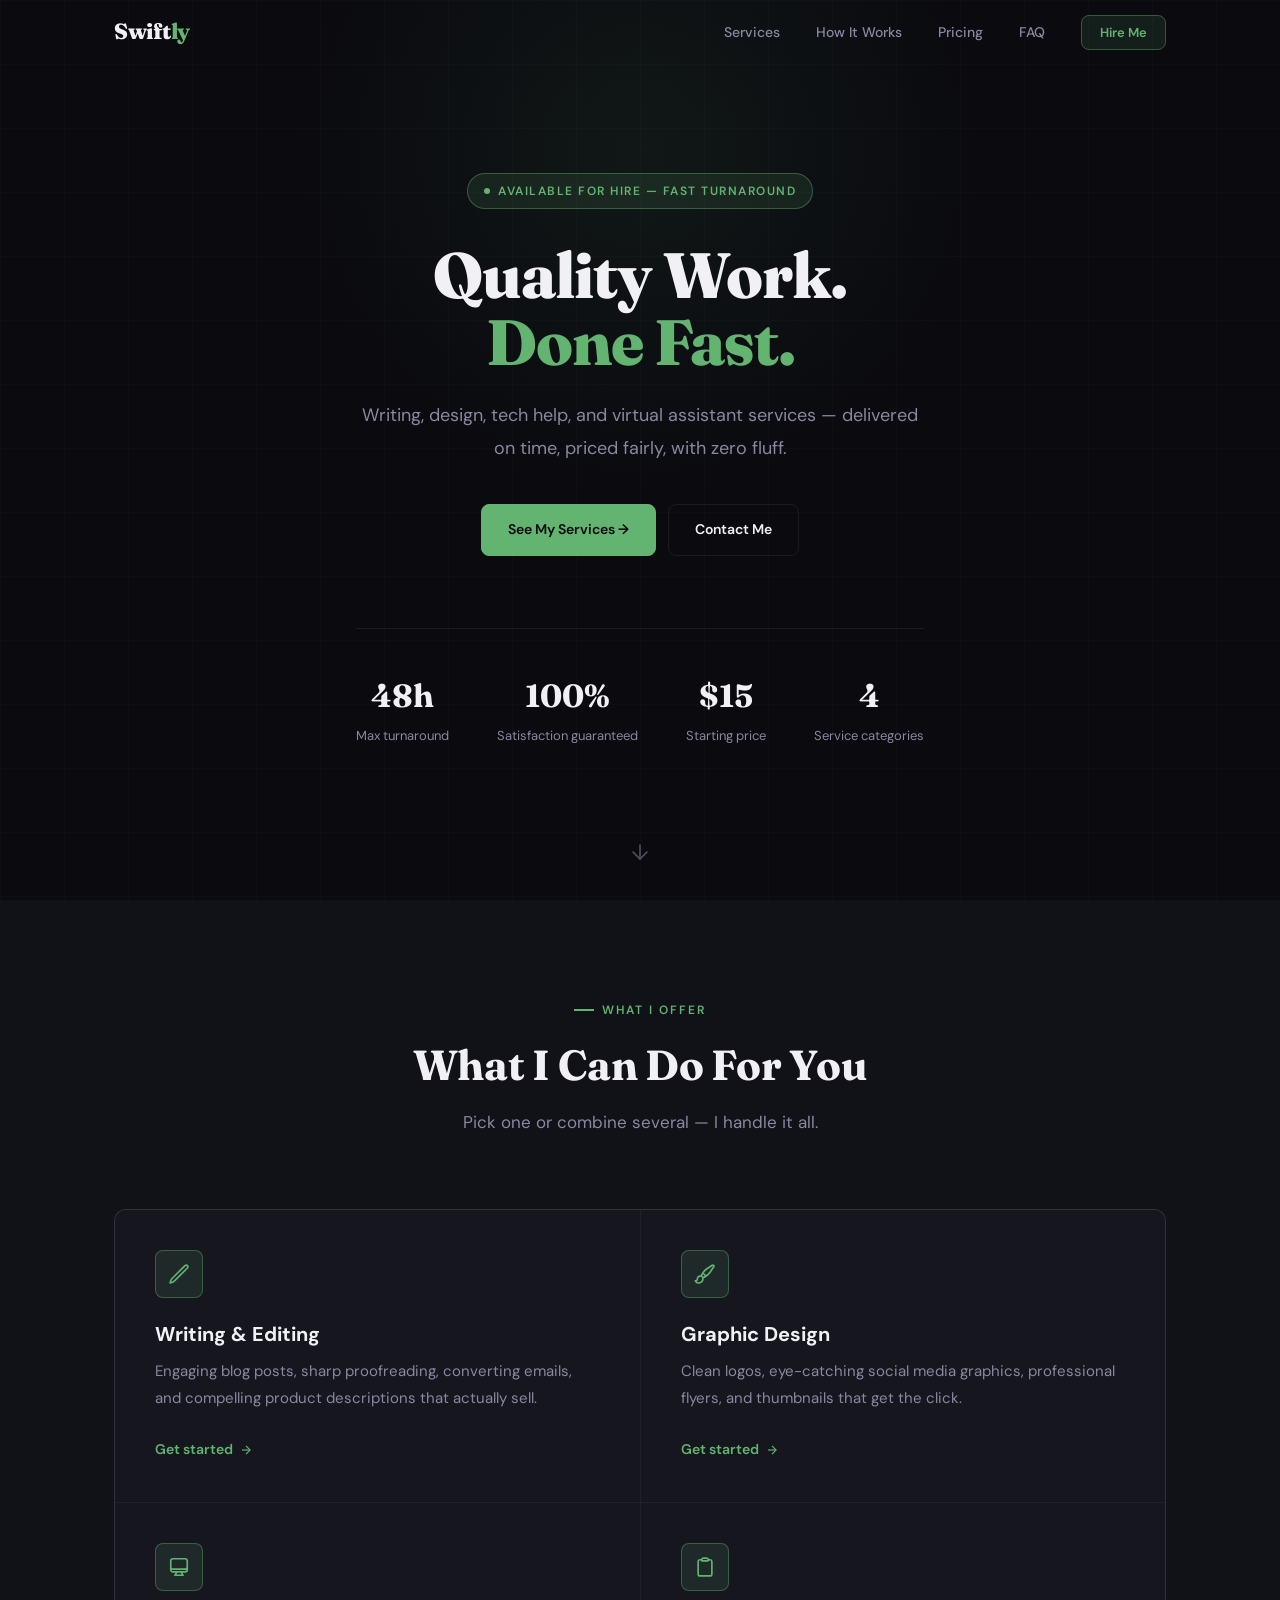
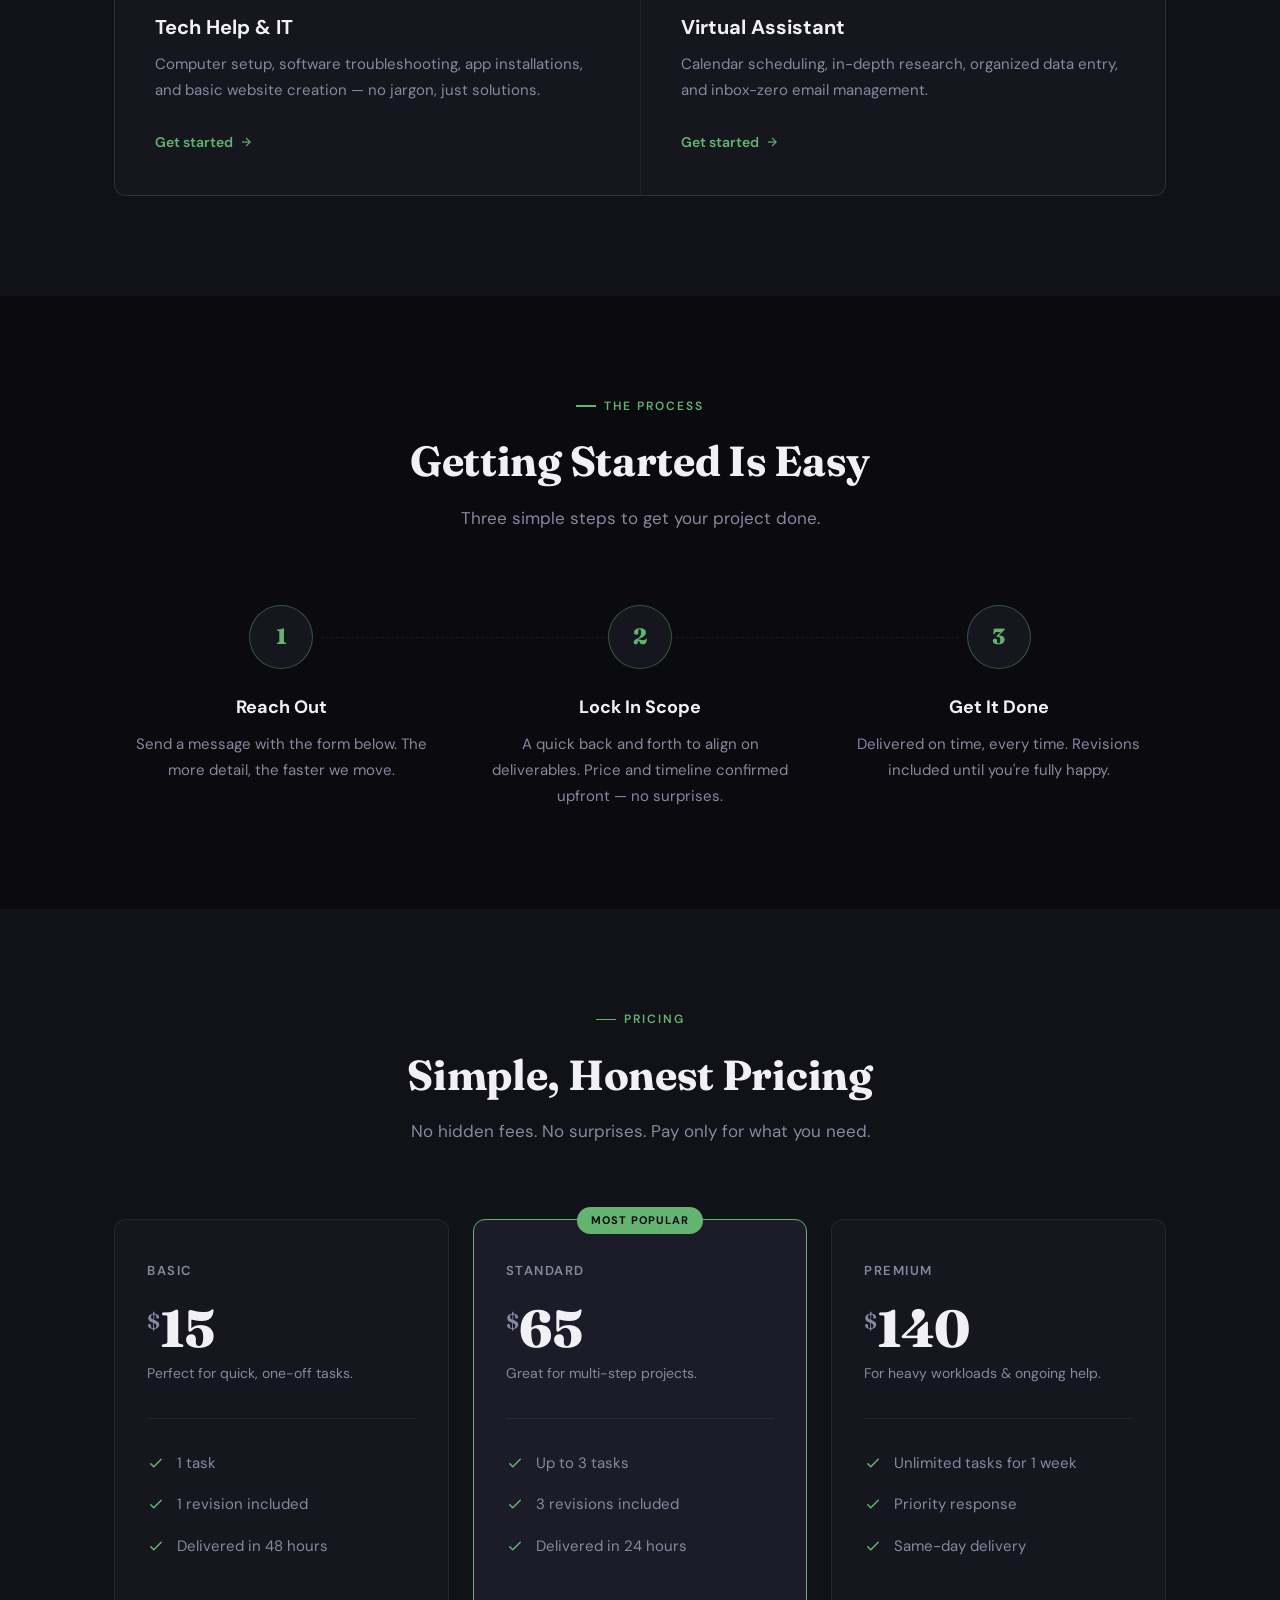
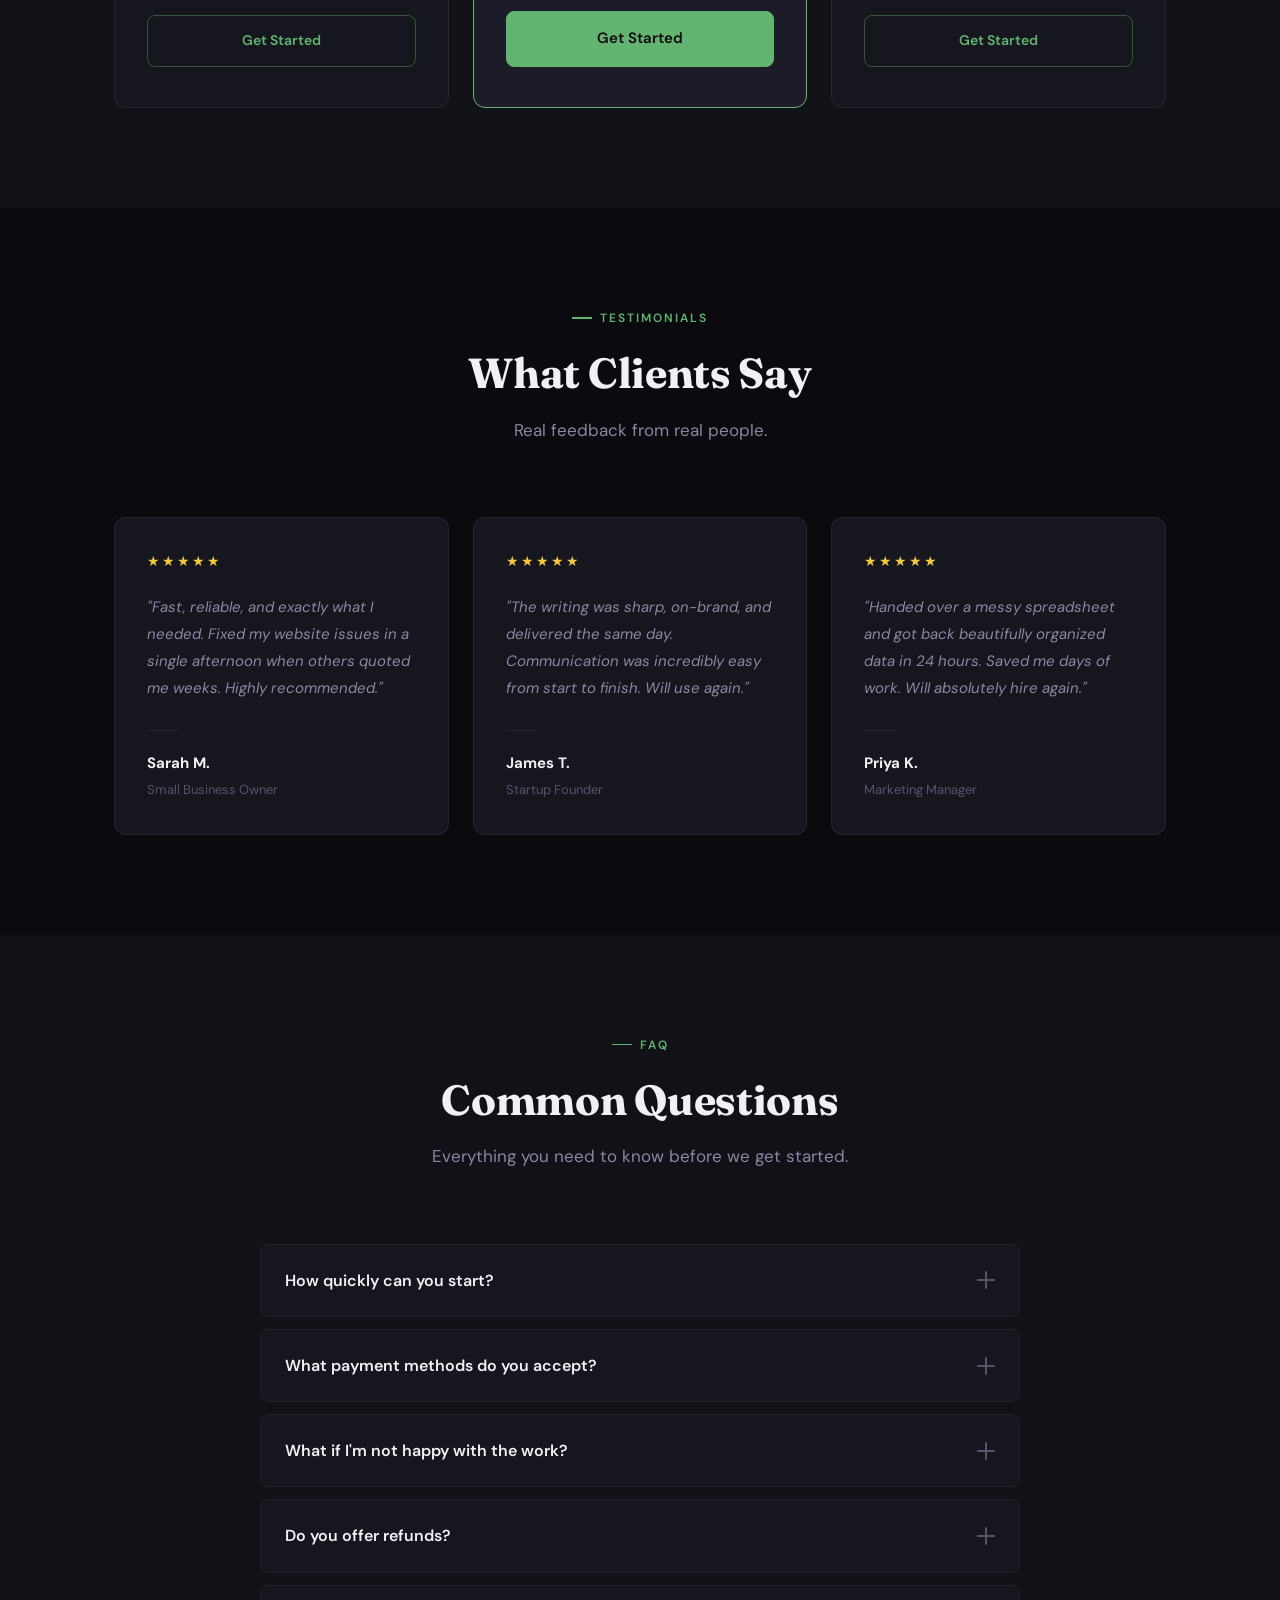
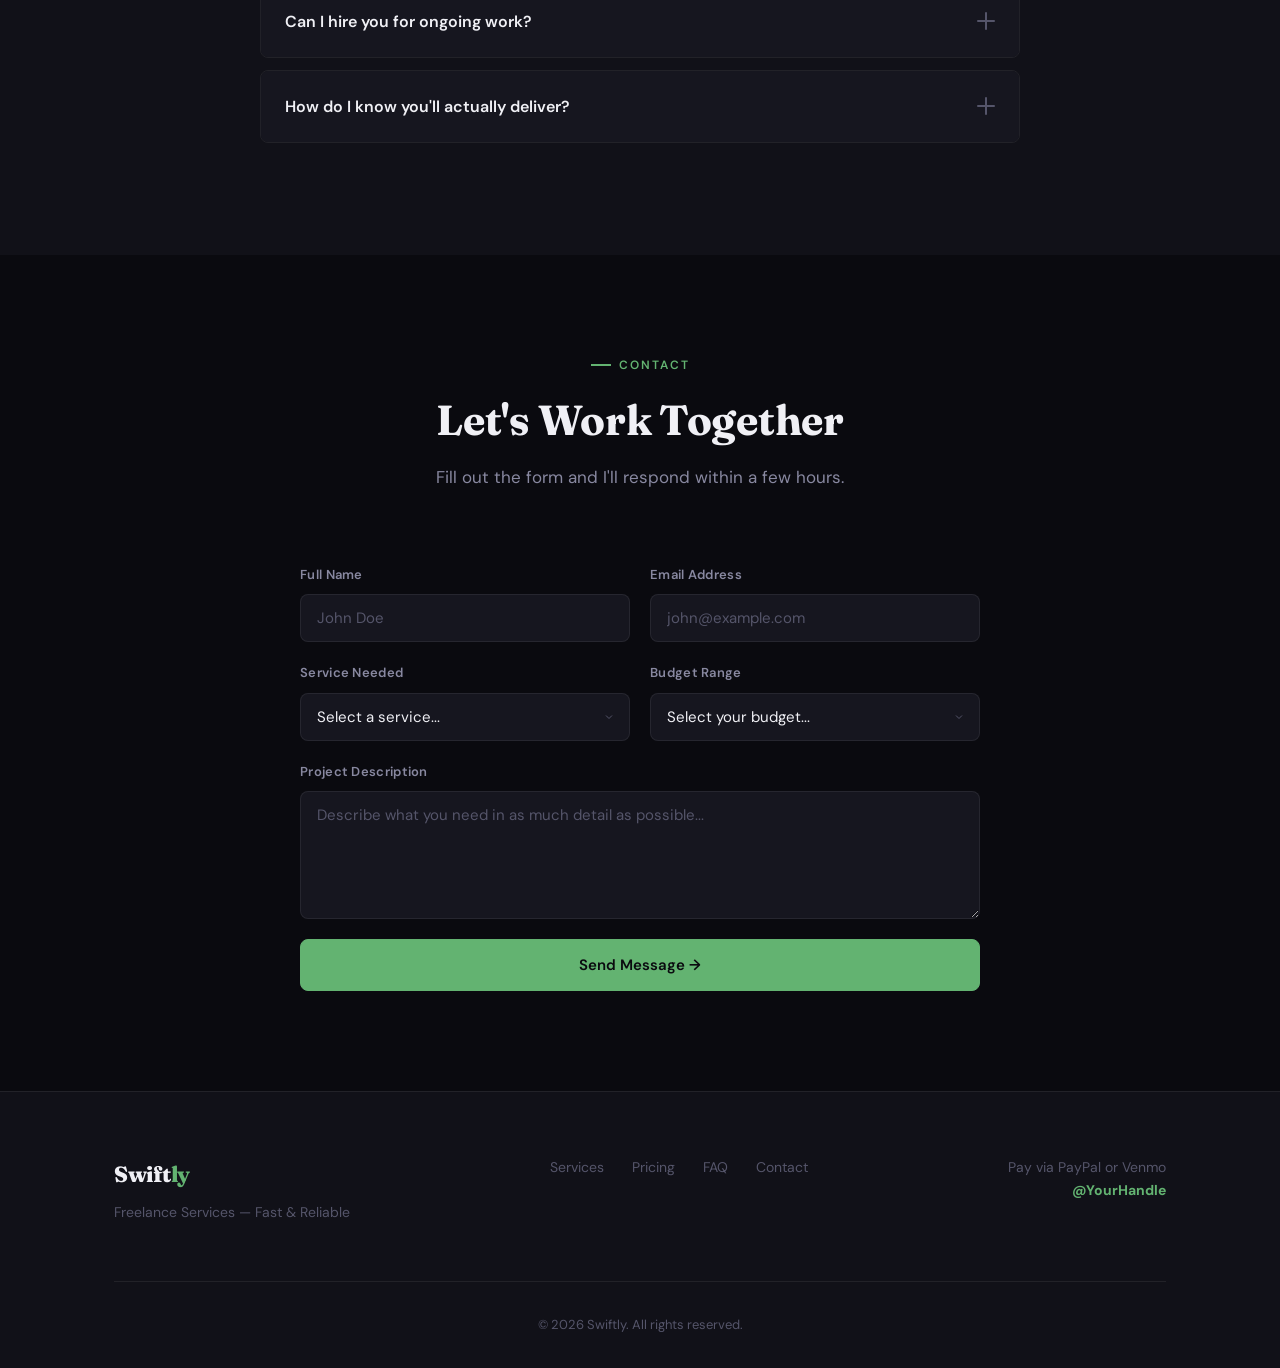
==== commit f4265e6d: "Update index.html" ====
--- a/index.html
+++ b/index.html
@@ -1208,7 +1208,7 @@
         </div>
 
         <div class="contact-wrapper">
-            <form class="contact-form animate-on-scroll" id="contact-form" novalidate>
+            <form class="contact-form animate-on-scroll" id="contact-form" action="https://formspree.io/f/xxxxxxxx" method="POST" novalidate>
                 <div class="form-group">
                     <label for="name">Full Name</label>
                     <input type="text" id="name" name="name" required placeholder="John Doe">
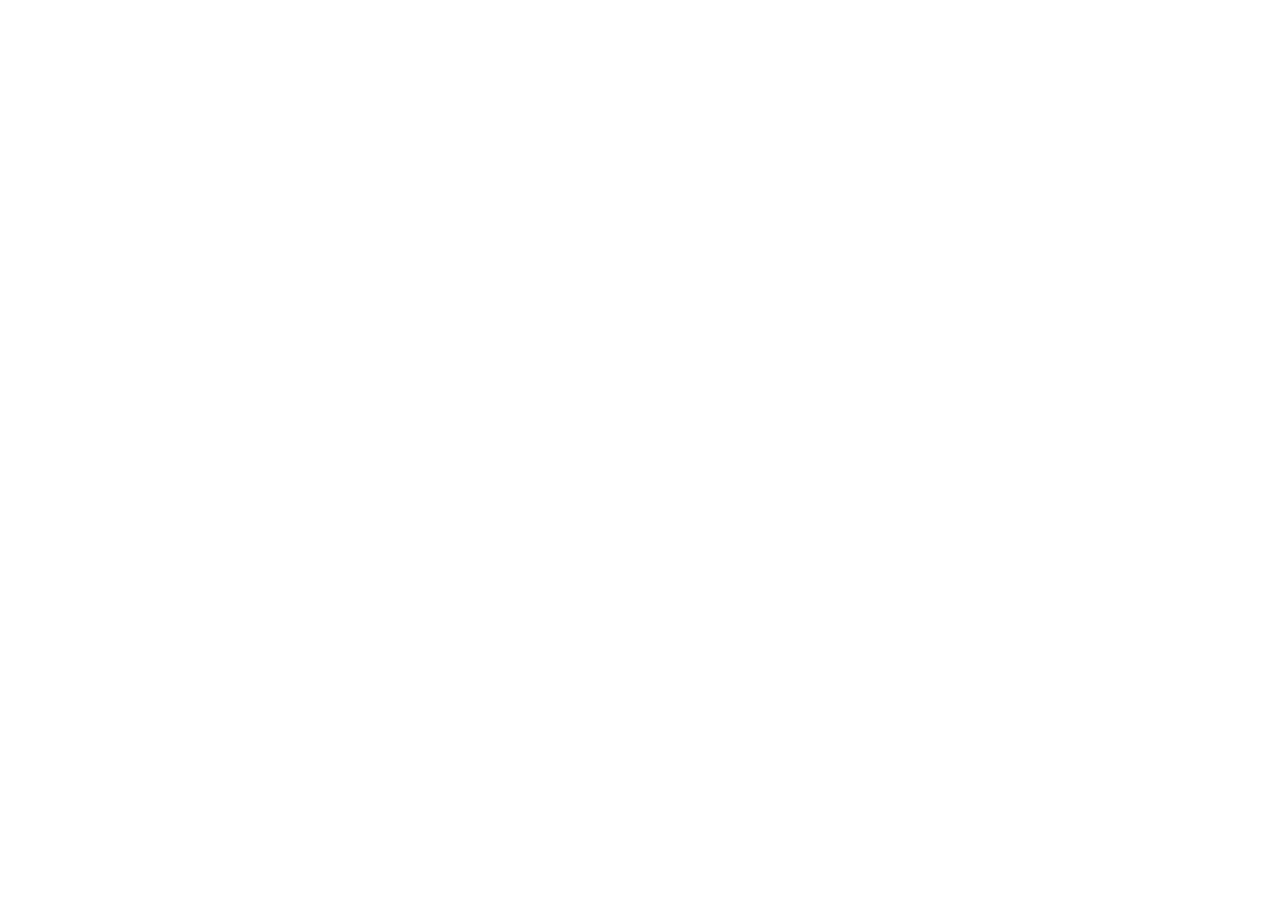
==== commit 717dba90: "Add files via upload" ====
--- a/index.html
+++ b/index.html
@@ -1,1360 +1,12 @@
-<!DOCTYPE html>
+<!doctype html>
 <html lang="en">
-<head>
-    <meta charset="UTF-8">
-    <meta name="viewport" content="width=device-width, initial-scale=1.0">
-    <title>Swiftly — Freelance Services</title>
-    <style>
-        @import url('https://fonts.googleapis.com/css2?family=Fraunces:opsz,wght@9..144,600;9..144,700;9..144,800&family=DM+Sans:opsz,wght@9..40,400;9..40,500;9..40,600;9..40,700&display=swap');
-
-        :root {
-            --bg-base: #0a0a0f;
-            --bg-surface: #111118;
-            --bg-card: #16161f;
-            --bg-card-hover: #1c1c28;
-            --border: rgba(255,255,255,0.07);
-            --border-accent: rgba(99,179,113,0.4);
-            --green: #63b371;
-            --green-bright: #7dd98d;
-            --green-dim: rgba(99,179,113,0.12);
-            --green-glow: rgba(99,179,113,0.2);
-            --text-primary: #f0f0f5;
-            --text-secondary: #8888a0;
-            --text-muted: #55556a;
-            --font-display: 'Fraunces', serif;
-            --font-body: 'DM Sans', sans-serif;
-            --radius: 12px;
-            --radius-sm: 8px;
-            --transition: 0.2s ease;
-        }
-
-        *, *::before, *::after { margin: 0; padding: 0; box-sizing: border-box; }
-        html { scroll-behavior: smooth; }
-
-        body {
-            font-family: var(--font-body);
-            font-size: 16px;
-            line-height: 1.7;
-            color: var(--text-primary);
-            background-color: var(--bg-base);
-            overflow-x: hidden;
-        }
-
-        h1,h2,h3,h4 { line-height: 1.2; }
-        a { text-decoration: none; color: inherit; }
-        ul { list-style: none; }
-        img, svg { display: block; max-width: 100%; }
-
-        .container {
-            max-width: 1100px;
-            margin: 0 auto;
-            padding: 0 24px;
-        }
-
-        .section { padding: 100px 0; }
-
-        .section-label {
-            display: inline-flex;
-            align-items: center;
-            gap: 8px;
-            font-size: 12px;
-            font-weight: 600;
-            letter-spacing: 2px;
-            text-transform: uppercase;
-            color: var(--green);
-            margin-bottom: 20px;
-        }
-
-        .section-label::before {
-            content: '';
-            display: block;
-            width: 20px;
-            height: 1.5px;
-            background: var(--green);
-        }
-
-        .section-title {
-            text-align: center;
-            font-family: var(--font-display);
-            font-size: 42px;
-            font-weight: 700;
-            color: var(--text-primary);
-            margin-bottom: 16px;
-            letter-spacing: -0.3px;
-        }
-
-        .section-subtitle {
-            text-align: center;
-            color: var(--text-secondary);
-            font-size: 17px;
-            max-width: 560px;
-            margin: 0 auto 72px;
-            line-height: 1.8;
-        }
-
-        .section-header {
-            text-align: center;
-            margin-bottom: 72px;
-        }
-
-        /* Animations */
-        .animate-on-scroll {
-            opacity: 0;
-            transform: translateY(24px);
-            transition: opacity 0.55s ease, transform 0.55s ease;
-        }
-        .animate-on-scroll.visible {
-            opacity: 1;
-            transform: translateY(0);
-        }
-
-        /* Buttons */
-        .btn {
-            display: inline-flex;
-            align-items: center;
-            gap: 8px;
-            font-family: var(--font-body);
-            font-weight: 600;
-            font-size: 14px;
-            padding: 13px 26px;
-            border-radius: var(--radius-sm);
-            cursor: pointer;
-            transition: all var(--transition);
-            border: 1px solid transparent;
-            white-space: nowrap;
-        }
-
-        .btn-primary {
-            background: var(--green);
-            color: #0a0a0f;
-            border-color: var(--green);
-        }
-        .btn-primary:hover {
-            background: var(--green-bright);
-            border-color: var(--green-bright);
-            transform: translateY(-1px);
-        }
-
-        .btn-ghost {
-            background: transparent;
-            color: var(--text-primary);
-            border-color: var(--border);
-        }
-        .btn-ghost:hover {
-            border-color: rgba(255,255,255,0.2);
-            background: rgba(255,255,255,0.04);
-        }
-
-        .btn-full {
-            width: 100%;
-            justify-content: center;
-            padding: 14px 24px;
-            font-size: 15px;
-        }
-
-        /* ─── NAVBAR ─── */
-        .navbar {
-            position: fixed;
-            top: 0; left: 0;
-            width: 100%;
-            height: 64px;
-            z-index: 1000;
-            display: flex;
-            align-items: center;
-            transition: all 0.3s ease;
-        }
-
-        .navbar-container {
-            width: 100%;
-            max-width: 1100px;
-            margin: 0 auto;
-            padding: 0 24px;
-            display: flex;
-            justify-content: space-between;
-            align-items: center;
-        }
-
-        .nav-logo {
-            font-family: var(--font-display);
-            font-weight: 800;
-            font-size: 22px;
-            color: var(--text-primary);
-            letter-spacing: -0.5px;
-        }
-
-        .nav-logo span { color: var(--green); }
-
-        .nav-links {
-            display: flex;
-            gap: 36px;
-        }
-
-        .nav-link {
-            font-size: 14px;
-            font-weight: 500;
-            color: var(--text-secondary);
-            transition: color var(--transition);
-        }
-        .nav-link:hover { color: var(--text-primary); }
-
-        .nav-cta {
-            font-size: 13px;
-            font-weight: 600;
-            color: var(--green);
-            border: 1px solid var(--border-accent);
-            padding: 8px 18px;
-            border-radius: var(--radius-sm);
-            transition: all var(--transition);
-            background: var(--green-dim);
-        }
-        .nav-cta:hover {
-            background: rgba(99,179,113,0.2);
-        }
-
-        .navbar.scrolled {
-            background: rgba(10,10,15,0.9);
-            backdrop-filter: blur(12px);
-            border-bottom: 1px solid var(--border);
-        }
-
-        .hamburger {
-            display: none;
-            flex-direction: column;
-            gap: 5px;
-            cursor: pointer;
-            z-index: 1001;
-        }
-        .hamburger span {
-            width: 24px;
-            height: 2px;
-            background: var(--text-primary);
-            transition: all 0.3s ease;
-            border-radius: 2px;
-        }
-
-        /* ─── HERO ─── */
-        .hero {
-            min-height: 100vh;
-            display: flex;
-            align-items: center;
-            justify-content: center;
-            position: relative;
-            text-align: center;
-            padding: 100px 24px 80px;
-            overflow: hidden;
-        }
-
-        .hero::before {
-            content: '';
-            position: absolute;
-            top: -200px; left: 50%;
-            transform: translateX(-50%);
-            width: 700px;
-            height: 700px;
-            background: radial-gradient(circle, rgba(99,179,113,0.08) 0%, transparent 70%);
-            pointer-events: none;
-        }
-
-        .hero::after {
-            content: '';
-            position: absolute;
-            inset: 0;
-            background-image: 
-                linear-gradient(rgba(255,255,255,0.015) 1px, transparent 1px),
-                linear-gradient(90deg, rgba(255,255,255,0.015) 1px, transparent 1px);
-            background-size: 64px 64px;
-            pointer-events: none;
-        }
-
-        .hero-content {
-            max-width: 820px;
-            position: relative;
-            z-index: 1;
-            opacity: 0;
-            transform: translateY(20px);
-            animation: heroIn 0.7s ease forwards 0.15s;
-        }
-
-        @keyframes heroIn {
-            to { opacity: 1; transform: translateY(0); }
-        }
-
-        .hero-badge {
-            display: inline-flex;
-            align-items: center;
-            gap: 8px;
-            font-size: 12px;
-            font-weight: 600;
-            letter-spacing: 1.5px;
-            text-transform: uppercase;
-            color: var(--green);
-            border: 1px solid var(--border-accent);
-            background: var(--green-dim);
-            padding: 7px 16px;
-            border-radius: 30px;
-            margin-bottom: 32px;
-        }
-
-        .hero-badge::before {
-            content: '';
-            width: 6px; height: 6px;
-            background: var(--green);
-            border-radius: 50%;
-            animation: pulse 2s infinite;
-        }
-
-        @keyframes pulse {
-            0%, 100% { opacity: 1; transform: scale(1); }
-            50% { opacity: 0.5; transform: scale(0.8); }
-        }
-
-        .hero h1 {
-            font-family: var(--font-display);
-            font-size: 64px;
-            font-weight: 800;
-            letter-spacing: -1px;
-            color: var(--text-primary);
-            margin-bottom: 24px;
-            line-height: 1.05;
-        }
-
-        .hero h1 em {
-            font-style: normal;
-            color: var(--green);
-        }
-
-        .hero-sub {
-            font-size: 18px;
-            color: var(--text-secondary);
-            max-width: 560px;
-            margin: 0 auto 40px;
-            line-height: 1.8;
-        }
-
-        .hero-buttons {
-            display: flex;
-            gap: 12px;
-            justify-content: center;
-            flex-wrap: wrap;
-        }
-
-        .hero-stats {
-            display: flex;
-            justify-content: center;
-            gap: 48px;
-            margin-top: 72px;
-            padding-top: 40px;
-            border-top: 1px solid var(--border);
-        }
-
-        .hero-stat-num {
-            font-family: var(--font-display);
-            font-size: 32px;
-            font-weight: 700;
-            color: var(--text-primary);
-        }
-
-        .hero-stat-label {
-            font-size: 13px;
-            color: var(--text-secondary);
-            margin-top: 2px;
-        }
-
-        .scroll-arrow {
-            position: absolute;
-            bottom: 36px;
-            left: 50%;
-            transform: translateX(-50%);
-            color: var(--text-muted);
-            animation: bounce 2s infinite;
-            z-index: 1;
-        }
-
-        @keyframes bounce {
-            0%,100% { transform: translateX(-50%) translateY(0); }
-            50% { transform: translateX(-50%) translateY(-8px); }
-        }
-
-        /* ─── SERVICES ─── */
-        .services { background: var(--bg-surface); }
-
-        .services-grid {
-            display: grid;
-            grid-template-columns: repeat(2, 1fr);
-            gap: 1px;
-            background: var(--border);
-            border: 1px solid var(--border);
-            border-radius: var(--radius);
-            overflow: hidden;
-        }
-
-        .service-card {
-            background: var(--bg-card);
-            padding: 40px;
-            transition: background var(--transition);
-            position: relative;
-        }
-
-        .service-card:hover {
-            background: var(--bg-card-hover);
-        }
-
-        .service-card::after {
-            content: '';
-            position: absolute;
-            top: 0; left: 0;
-            width: 3px;
-            height: 0;
-            background: var(--green);
-            transition: height 0.3s ease;
-        }
-
-        .service-card:hover::after { height: 100%; }
-
-        .service-icon-wrap {
-            width: 48px;
-            height: 48px;
-            background: var(--green-dim);
-            border: 1px solid var(--border-accent);
-            border-radius: var(--radius-sm);
-            display: flex;
-            align-items: center;
-            justify-content: center;
-            margin-bottom: 24px;
-            color: var(--green);
-        }
-
-        .service-title {
-            font-size: 20px;
-            font-weight: 700;
-            color: var(--text-primary);
-            margin-bottom: 12px;
-        }
-
-        .service-desc {
-            color: var(--text-secondary);
-            font-size: 15px;
-            margin-bottom: 24px;
-            line-height: 1.75;
-        }
-
-        .service-link {
-            display: inline-flex;
-            align-items: center;
-            gap: 6px;
-            font-size: 14px;
-            font-weight: 600;
-            color: var(--green);
-            transition: gap var(--transition);
-        }
-        .service-link:hover { gap: 10px; }
-
-        /* ─── HOW IT WORKS ─── */
-        .how-it-works { background: var(--bg-base); }
-
-        .steps-container {
-            display: flex;
-            justify-content: space-between;
-            position: relative;
-            gap: 24px;
-        }
-
-        .steps-line {
-            position: absolute;
-            top: 32px;
-            left: calc(16.6% + 32px);
-            right: calc(16.6% + 32px);
-            border-top: 1px dashed var(--border);
-        }
-
-        .step-card {
-            flex: 1;
-            text-align: center;
-            padding: 0 16px;
-            position: relative;
-            z-index: 2;
-        }
-
-        .step-number {
-            width: 64px;
-            height: 64px;
-            background: var(--bg-card);
-            border: 1px solid var(--border-accent);
-            color: var(--green);
-            border-radius: 50%;
-            display: flex;
-            align-items: center;
-            justify-content: center;
-            font-size: 22px;
-            font-weight: 800;
-            font-family: var(--font-display);
-            margin: 0 auto 28px;
-        }
-
-        .step-title {
-            font-size: 18px;
-            font-weight: 700;
-            color: var(--text-primary);
-            margin-bottom: 12px;
-        }
-
-        .step-desc {
-            color: var(--text-secondary);
-            font-size: 15px;
-            line-height: 1.75;
-        }
-
-        /* ─── PRICING ─── */
-        .pricing { background: var(--bg-surface); }
-
-        .pricing-grid {
-            display: grid;
-            grid-template-columns: repeat(3, 1fr);
-            gap: 24px;
-            align-items: stretch;
-        }
-
-        .pricing-card {
-            background: var(--bg-card);
-            border: 1px solid var(--border);
-            border-radius: var(--radius);
-            padding: 40px 32px;
-            display: flex;
-            flex-direction: column;
-            transition: border-color var(--transition);
-            position: relative;
-        }
-
-        .pricing-card:hover {
-            border-color: rgba(255,255,255,0.12);
-        }
-
-        .pricing-card.popular {
-            border-color: var(--green);
-            background: var(--bg-card-hover);
-        }
-
-        .popular-badge {
-            position: absolute;
-            top: -13px;
-            left: 50%;
-            transform: translateX(-50%);
-            background: var(--green);
-            color: #0a0a0f;
-            font-size: 11px;
-            font-weight: 700;
-            padding: 4px 14px;
-            border-radius: 20px;
-            text-transform: uppercase;
-            letter-spacing: 1px;
-            white-space: nowrap;
-        }
-
-        .pricing-tier {
-            font-size: 13px;
-            font-weight: 600;
-            text-transform: uppercase;
-            letter-spacing: 1.5px;
-            color: var(--text-secondary);
-            margin-bottom: 20px;
-        }
-
-        .pricing-price {
-            font-family: var(--font-display);
-            font-size: 52px;
-            font-weight: 800;
-            color: var(--text-primary);
-            letter-spacing: -1px;
-            line-height: 1;
-            margin-bottom: 8px;
-        }
-
-        .pricing-price span {
-            font-size: 22px;
-            font-weight: 600;
-            letter-spacing: 0;
-            color: var(--text-secondary);
-            vertical-align: super;
-        }
-
-        .pricing-desc {
-            color: var(--text-secondary);
-            font-size: 14px;
-            margin-bottom: 32px;
-            padding-bottom: 32px;
-            border-bottom: 1px solid var(--border);
-        }
-
-        .pricing-features {
-            flex: 1;
-            margin-bottom: 36px;
-        }
-
-        .pricing-features li {
-            display: flex;
-            align-items: flex-start;
-            gap: 12px;
-            color: var(--text-secondary);
-            font-size: 15px;
-            margin-bottom: 16px;
-        }
-
-        .pricing-features li svg {
-            width: 18px;
-            height: 18px;
-            color: var(--green);
-            flex-shrink: 0;
-            margin-top: 3px;
-        }
-
-        .btn-outline-green {
-            background: transparent;
-            color: var(--green);
-            border: 1px solid var(--border-accent);
-            width: 100%;
-            justify-content: center;
-            padding: 13px 24px;
-            font-size: 14px;
-            font-weight: 600;
-            border-radius: var(--radius-sm);
-            transition: all var(--transition);
-            display: flex;
-            align-items: center;
-            cursor: pointer;
-        }
-        .btn-outline-green:hover {
-            background: var(--green-dim);
-        }
-
-        /* ─── TESTIMONIALS ─── */
-        .testimonials { background: var(--bg-base); }
-
-        .testi-grid {
-            display: grid;
-            grid-template-columns: repeat(3, 1fr);
-            gap: 24px;
-        }
-
-        .testi-card {
-            background: var(--bg-card);
-            border: 1px solid var(--border);
-            border-radius: var(--radius);
-            padding: 32px;
-            transition: border-color var(--transition);
-        }
-        .testi-card:hover {
-            border-color: rgba(255,255,255,0.1);
-        }
-
-        .stars {
-            color: #f5c842;
-            font-size: 14px;
-            letter-spacing: 2px;
-            margin-bottom: 20px;
-        }
-
-        .testi-quote {
-            font-size: 15px;
-            color: var(--text-secondary);
-            line-height: 1.8;
-            margin-bottom: 28px;
-            font-style: italic;
-        }
-
-        .testi-divider {
-            width: 32px;
-            height: 1px;
-            background: var(--border);
-            margin-bottom: 20px;
-        }
-
-        .testi-author {
-            font-weight: 700;
-            font-size: 15px;
-            color: var(--text-primary);
-        }
-        .testi-role {
-            font-size: 13px;
-            color: var(--text-muted);
-            margin-top: 3px;
-        }
-
-        /* ─── FAQ ─── */
-        .faq { background: var(--bg-surface); }
-
-        .faq-container {
-            max-width: 760px;
-            margin: 0 auto;
-        }
-
-        .faq-item {
-            border: 1px solid var(--border);
-            border-radius: var(--radius-sm);
-            margin-bottom: 12px;
-            overflow: hidden;
-            transition: border-color var(--transition);
-        }
-
-        .faq-item:hover, .faq-item.active {
-            border-color: rgba(255,255,255,0.1);
-        }
-
-        .faq-question {
-            padding: 22px 24px;
-            cursor: pointer;
-            display: flex;
-            justify-content: space-between;
-            align-items: center;
-            font-weight: 600;
-            font-size: 16px;
-            color: var(--text-primary);
-            background: var(--bg-card);
-            transition: background var(--transition);
-            gap: 16px;
-        }
-
-        .faq-question:hover { background: var(--bg-card-hover); }
-
-        .faq-icon {
-            position: relative;
-            width: 18px;
-            height: 18px;
-            flex-shrink: 0;
-        }
-        .faq-icon::before, .faq-icon::after {
-            content: '';
-            position: absolute;
-            background: var(--text-muted);
-            transition: transform 0.3s ease, background 0.2s;
-        }
-        .faq-icon::before { top: 8px; left: 0; width: 18px; height: 2px; border-radius: 2px; }
-        .faq-icon::after { top: 0; left: 8px; width: 2px; height: 18px; border-radius: 2px; }
-        .faq-item.active .faq-icon::after { transform: rotate(90deg); }
-        .faq-item.active .faq-icon::before, .faq-item.active .faq-icon::after { background: var(--green); }
-
-        .faq-answer {
-            max-height: 0;
-            overflow: hidden;
-            transition: max-height 0.4s ease;
-            background: var(--bg-card);
-        }
-        .faq-answer-inner {
-            padding: 0 24px 22px;
-            color: var(--text-secondary);
-            font-size: 15px;
-            line-height: 1.8;
-            border-top: 1px solid var(--border);
-        }
-
-        /* ─── CONTACT ─── */
-        .contact { background: var(--bg-base); }
-
-        .contact-wrapper {
-            max-width: 680px;
-            margin: 0 auto;
-        }
-
-        .contact-form {
-            display: grid;
-            grid-template-columns: 1fr 1fr;
-            gap: 20px;
-        }
-
-        .form-group { display: flex; flex-direction: column; }
-        .form-group.full-width { grid-column: span 2; }
-
-        label {
-            font-size: 13px;
-            font-weight: 600;
-            color: var(--text-secondary);
-            margin-bottom: 8px;
-            letter-spacing: 0.3px;
-        }
-
-        input, select, textarea {
-            font-family: var(--font-body);
-            width: 100%;
-            padding: 13px 16px;
-            background: var(--bg-card);
-            border: 1px solid var(--border);
-            border-radius: var(--radius-sm);
-            font-size: 15px;
-            color: var(--text-primary);
-            transition: border-color var(--transition);
-            appearance: none;
-        }
-
-        input::placeholder, textarea::placeholder { color: var(--text-muted); }
-
-        input:focus, select:focus, textarea:focus {
-            outline: none;
-            border-color: var(--green);
-        }
-
-        select {
-            background-image: url("data:image/svg+xml,%3Csvg xmlns='http://www.w3.org/2000/svg' width='12' height='12' viewBox='0 0 24 24' fill='none' stroke='%2355556a' stroke-width='2'%3E%3Cpolyline points='6 9 12 15 18 9'%3E%3C/polyline%3E%3C/svg%3E");
-            background-repeat: no-repeat;
-            background-position: right 14px center;
-            padding-right: 40px;
-        }
-
-        select option { background: var(--bg-card); color: var(--text-primary); }
-
-        textarea { resize: vertical; min-height: 120px; }
-
-        .error-msg {
-            color: #f87171;
-            font-size: 12px;
-            margin-top: 6px;
-            display: none;
-        }
-
-        .form-group.error input,
-        .form-group.error select,
-        .form-group.error textarea { border-color: #f87171; }
-        .form-group.error .error-msg { display: block; }
-
-        .form-success {
-            display: none;
-            margin-top: 20px;
-            padding: 16px;
-            background: rgba(99,179,113,0.1);
-            border: 1px solid var(--border-accent);
-            color: var(--green);
-            text-align: center;
-            border-radius: var(--radius-sm);
-            font-weight: 500;
-            grid-column: span 2;
-            font-size: 15px;
-        }
-
-        /* ─── FOOTER ─── */
-        .footer {
-            background: var(--bg-surface);
-            border-top: 1px solid var(--border);
-            padding: 64px 0 32px;
-        }
-
-        .footer-top {
-            display: flex;
-            justify-content: space-between;
-            align-items: flex-start;
-            margin-bottom: 56px;
-            gap: 32px;
-            flex-wrap: wrap;
-        }
-
-        .footer-logo {
-            font-family: var(--font-display);
-            font-size: 22px;
-            font-weight: 800;
-            color: var(--text-primary);
-            letter-spacing: -0.5px;
-        }
-        .footer-logo span { color: var(--green); }
-
-        .footer-desc {
-            font-size: 14px;
-            color: var(--text-muted);
-            margin-top: 8px;
-        }
-
-        .footer-nav {
-            display: flex;
-            gap: 28px;
-            flex-wrap: wrap;
-        }
-        .footer-nav a {
-            font-size: 14px;
-            color: var(--text-muted);
-            transition: color var(--transition);
-        }
-        .footer-nav a:hover { color: var(--text-primary); }
-
-        .footer-payment {
-            font-size: 14px;
-            color: var(--text-muted);
-            text-align: right;
-        }
-        .footer-payment strong { color: var(--green); }
-
-        .footer-bottom {
-            text-align: center;
-            padding-top: 32px;
-            border-top: 1px solid var(--border);
-            color: var(--text-muted);
-            font-size: 13px;
-        }
-
-        /* ─── RESPONSIVE ─── */
-        @media (max-width: 900px) {
-            .pricing-grid { grid-template-columns: 1fr; max-width: 420px; margin: 0 auto; }
-        }
-
-        @media (max-width: 768px) {
-            .section { padding: 72px 0; }
-            .section-title { font-size: 32px; }
-            .hero h1 { font-size: 38px; letter-spacing: -1px; }
-            .hero-stats { gap: 28px; flex-wrap: wrap; }
-
-            .nav-links {
-                position: absolute;
-                top: 64px; left: 0;
-                width: 100%;
-                background: var(--bg-surface);
-                flex-direction: column;
-                padding: 24px;
-                gap: 20px;
-                border-top: 1px solid var(--border);
-                display: none;
-            }
-            .nav-links.active { display: flex; }
-            .nav-link { font-size: 17px; color: var(--text-primary); }
-            .nav-cta { display: none; }
-            .hamburger { display: flex; }
-
-            .hero-buttons { flex-direction: column; align-items: center; }
-            .services-grid { grid-template-columns: 1fr; }
-            .testi-grid { grid-template-columns: 1fr; }
-            .steps-container { flex-direction: column; gap: 40px; }
-            .steps-line { display: none; }
-            .contact-form { grid-template-columns: 1fr; }
-            .form-group.full-width, .form-success { grid-column: span 1; }
-            .footer-top { flex-direction: column; }
-            .footer-payment { text-align: left; }
-        }
-    </style>
-</head>
-<body>
-
-<!-- NAVBAR -->
-<nav class="navbar" id="navbar">
-    <div class="navbar-container">
-        <a href="#" class="nav-logo">Swift<span>ly</span></a>
-
-        <div class="hamburger" id="hamburger">
-            <span></span><span></span><span></span>
-        </div>
-
-        <ul class="nav-links" id="nav-links">
-            <li><a href="#services" class="nav-link">Services</a></li>
-            <li><a href="#how-it-works" class="nav-link">How It Works</a></li>
-            <li><a href="#pricing" class="nav-link">Pricing</a></li>
-            <li><a href="#faq" class="nav-link">FAQ</a></li>
-            <li><a href="#contact" class="nav-cta">Hire Me</a></li>
-        </ul>
-    </div>
-</nav>
-
-<!-- HERO -->
-<section class="hero" id="home">
-    <div class="hero-content">
-        <div class="hero-badge">Available for Hire — Fast Turnaround</div>
-        <h1>Quality Work.<br><em>Done Fast.</em></h1>
-        <p class="hero-sub">Writing, design, tech help, and virtual assistant services — delivered on time, priced fairly, with zero fluff.</p>
-        <div class="hero-buttons">
-            <a href="#services" class="btn btn-primary">See My Services →</a>
-            <a href="#contact" class="btn btn-ghost">Contact Me</a>
-        </div>
-        <div class="hero-stats">
-            <div>
-                <div class="hero-stat-num">48h</div>
-                <div class="hero-stat-label">Max turnaround</div>
-            </div>
-            <div>
-                <div class="hero-stat-num">100%</div>
-                <div class="hero-stat-label">Satisfaction guaranteed</div>
-            </div>
-            <div>
-                <div class="hero-stat-num">$15</div>
-                <div class="hero-stat-label">Starting price</div>
-            </div>
-            <div>
-                <div class="hero-stat-num">4</div>
-                <div class="hero-stat-label">Service categories</div>
-            </div>
-        </div>
-    </div>
-
-    <div class="scroll-arrow">
-        <a href="#services">
-            <svg xmlns="http://www.w3.org/2000/svg" width="24" height="24" viewBox="0 0 24 24" fill="none" stroke="currentColor" stroke-width="1.5" stroke-linecap="round" stroke-linejoin="round">
-                <line x1="12" y1="5" x2="12" y2="19"/><polyline points="19 12 12 19 5 12"/>
-            </svg>
-        </a>
-    </div>
-</section>
-
-<!-- SERVICES -->
-<section class="section services" id="services">
-    <div class="container">
-        <div class="section-header">
-            <div style="display:flex;justify-content:center;"><span class="section-label animate-on-scroll">What I Offer</span></div>
-            <h2 class="section-title animate-on-scroll">What I Can Do For You</h2>
-            <p class="section-subtitle animate-on-scroll">Pick one or combine several — I handle it all.</p>
-        </div>
-
-        <div class="services-grid animate-on-scroll">
-            <div class="service-card">
-                <div class="service-icon-wrap">
-                    <svg width="22" height="22" fill="none" viewBox="0 0 24 24" stroke="currentColor" stroke-width="1.8">
-                        <path stroke-linecap="round" stroke-linejoin="round" d="M16.862 4.487l1.687-1.688a1.875 1.875 0 112.652 2.652L6.832 19.82a4.5 4.5 0 01-1.897 1.13l-2.685.8.8-2.685a4.5 4.5 0 011.13-1.897L16.863 4.487z"/>
-                    </svg>
-                </div>
-                <h3 class="service-title">Writing & Editing</h3>
-                <p class="service-desc">Engaging blog posts, sharp proofreading, converting emails, and compelling product descriptions that actually sell.</p>
-                <a href="#contact" class="service-link">Get started <svg width="14" height="14" viewBox="0 0 24 24" fill="none" stroke="currentColor" stroke-width="2"><line x1="5" y1="12" x2="19" y2="12"/><polyline points="12 5 19 12 12 19"/></svg></a>
-            </div>
-
-            <div class="service-card">
-                <div class="service-icon-wrap">
-                    <svg width="22" height="22" fill="none" viewBox="0 0 24 24" stroke="currentColor" stroke-width="1.8">
-                        <path stroke-linecap="round" stroke-linejoin="round" d="M9.53 16.122a3 3 0 00-5.78 1.128 2.25 2.25 0 01-2.4 2.245 4.5 4.5 0 008.4-2.245c0-.399-.078-.78-.22-1.128zm0 0a15.998 15.998 0 003.388-1.62m-5.043-.025a15.994 15.994 0 011.622-3.395m3.42 3.42a15.995 15.995 0 004.764-4.648l3.876-5.814a1.151 1.151 0 00-1.597-1.597L14.146 6.32a15.996 15.996 0 00-4.649 4.763m3.42 3.42a6.776 6.776 0 00-3.42-3.42"/>
-                    </svg>
-                </div>
-                <h3 class="service-title">Graphic Design</h3>
-                <p class="service-desc">Clean logos, eye-catching social media graphics, professional flyers, and thumbnails that get the click.</p>
-                <a href="#contact" class="service-link">Get started <svg width="14" height="14" viewBox="0 0 24 24" fill="none" stroke="currentColor" stroke-width="2"><line x1="5" y1="12" x2="19" y2="12"/><polyline points="12 5 19 12 12 19"/></svg></a>
-            </div>
-
-            <div class="service-card">
-                <div class="service-icon-wrap">
-                    <svg width="22" height="22" fill="none" viewBox="0 0 24 24" stroke="currentColor" stroke-width="1.8">
-                        <path stroke-linecap="round" stroke-linejoin="round" d="M9 17.25v1.007a3 3 0 01-.879 2.122L7.5 21h9l-.621-.621A3 3 0 0115 18.257V17.25m6-12V15a2.25 2.25 0 01-2.25 2.25H5.25A2.25 2.25 0 013 15V5.25m18 0A2.25 2.25 0 0018.75 3H5.25A2.25 2.25 0 003 5.25m18 0V12a2.25 2.25 0 01-2.25 2.25H5.25A2.25 2.25 0 013 12V5.25"/>
-                    </svg>
-                </div>
-                <h3 class="service-title">Tech Help & IT</h3>
-                <p class="service-desc">Computer setup, software troubleshooting, app installations, and basic website creation — no jargon, just solutions.</p>
-                <a href="#contact" class="service-link">Get started <svg width="14" height="14" viewBox="0 0 24 24" fill="none" stroke="currentColor" stroke-width="2"><line x1="5" y1="12" x2="19" y2="12"/><polyline points="12 5 19 12 12 19"/></svg></a>
-            </div>
-
-            <div class="service-card">
-                <div class="service-icon-wrap">
-                    <svg width="22" height="22" fill="none" viewBox="0 0 24 24" stroke="currentColor" stroke-width="1.8">
-                        <path stroke-linecap="round" stroke-linejoin="round" d="M15.666 3.888A2.25 2.25 0 0013.5 2.25h-3c-1.03 0-1.9.693-2.166 1.638m7.332 0c.055.194.084.4.084.612v0a.75.75 0 01-.75.75H9a.75.75 0 01-.75-.75v0c0-.212.03-.418.084-.612m7.332 0c.646.049 1.288.11 1.927.184 1.1.128 1.907 1.077 1.907 2.185V19.5a2.25 2.25 0 01-2.25 2.25H6.75A2.25 2.25 0 014.5 19.5V6.257c0-1.108.806-2.057 1.907-2.185a48.208 48.208 0 011.927-.184"/>
-                    </svg>
-                </div>
-                <h3 class="service-title">Virtual Assistant</h3>
-                <p class="service-desc">Calendar scheduling, in-depth research, organized data entry, and inbox-zero email management.</p>
-                <a href="#contact" class="service-link">Get started <svg width="14" height="14" viewBox="0 0 24 24" fill="none" stroke="currentColor" stroke-width="2"><line x1="5" y1="12" x2="19" y2="12"/><polyline points="12 5 19 12 12 19"/></svg></a>
-            </div>
-        </div>
-    </div>
-</section>
-
-<!-- HOW IT WORKS -->
-<section class="section how-it-works" id="how-it-works">
-    <div class="container">
-        <div class="section-header">
-            <div style="display:flex;justify-content:center;"><span class="section-label animate-on-scroll">The Process</span></div>
-            <h2 class="section-title animate-on-scroll">Getting Started Is Easy</h2>
-            <p class="section-subtitle animate-on-scroll">Three simple steps to get your project done.</p>
-        </div>
-
-        <div class="steps-container">
-            <div class="steps-line"></div>
-            <div class="step-card animate-on-scroll">
-                <div class="step-number">1</div>
-                <h3 class="step-title">Reach Out</h3>
-                <p class="step-desc">Send a message with the form below. The more detail, the faster we move.</p>
-            </div>
-            <div class="step-card animate-on-scroll">
-                <div class="step-number">2</div>
-                <h3 class="step-title">Lock In Scope</h3>
-                <p class="step-desc">A quick back and forth to align on deliverables. Price and timeline confirmed upfront — no surprises.</p>
-            </div>
-            <div class="step-card animate-on-scroll">
-                <div class="step-number">3</div>
-                <h3 class="step-title">Get It Done</h3>
-                <p class="step-desc">Delivered on time, every time. Revisions included until you're fully happy.</p>
-            </div>
-        </div>
-    </div>
-</section>
-
-<!-- PRICING -->
-<section class="section pricing" id="pricing">
-    <div class="container">
-        <div class="section-header">
-            <div style="display:flex;justify-content:center;"><span class="section-label animate-on-scroll">Pricing</span></div>
-            <h2 class="section-title animate-on-scroll">Simple, Honest Pricing</h2>
-            <p class="section-subtitle animate-on-scroll">No hidden fees. No surprises. Pay only for what you need.</p>
-        </div>
-
-        <div class="pricing-grid">
-            <!-- Basic -->
-            <div class="pricing-card animate-on-scroll">
-                <div class="pricing-tier">Basic</div>
-                <div class="pricing-price"><span>$</span>15</div>
-                <p class="pricing-desc">Perfect for quick, one-off tasks.</p>
-                <ul class="pricing-features">
-                    <li><svg fill="none" viewBox="0 0 24 24" stroke="currentColor" stroke-width="2"><path stroke-linecap="round" stroke-linejoin="round" d="M5 13l4 4L19 7"/></svg>1 task</li>
-                    <li><svg fill="none" viewBox="0 0 24 24" stroke="currentColor" stroke-width="2"><path stroke-linecap="round" stroke-linejoin="round" d="M5 13l4 4L19 7"/></svg>1 revision included</li>
-                    <li><svg fill="none" viewBox="0 0 24 24" stroke="currentColor" stroke-width="2"><path stroke-linecap="round" stroke-linejoin="round" d="M5 13l4 4L19 7"/></svg>Delivered in 48 hours</li>
-                </ul>
-                <a href="#contact" class="btn-outline-green">Get Started</a>
-            </div>
-
-            <!-- Standard -->
-            <div class="pricing-card popular animate-on-scroll">
-                <div class="popular-badge">Most Popular</div>
-                <div class="pricing-tier">Standard</div>
-                <div class="pricing-price"><span>$</span>65</div>
-                <p class="pricing-desc">Great for multi-step projects.</p>
-                <ul class="pricing-features">
-                    <li><svg fill="none" viewBox="0 0 24 24" stroke="currentColor" stroke-width="2"><path stroke-linecap="round" stroke-linejoin="round" d="M5 13l4 4L19 7"/></svg>Up to 3 tasks</li>
-                    <li><svg fill="none" viewBox="0 0 24 24" stroke="currentColor" stroke-width="2"><path stroke-linecap="round" stroke-linejoin="round" d="M5 13l4 4L19 7"/></svg>3 revisions included</li>
-                    <li><svg fill="none" viewBox="0 0 24 24" stroke="currentColor" stroke-width="2"><path stroke-linecap="round" stroke-linejoin="round" d="M5 13l4 4L19 7"/></svg>Delivered in 24 hours</li>
-                </ul>
-                <a href="#contact" class="btn btn-primary btn-full">Get Started</a>
-            </div>
-
-            <!-- Premium -->
-            <div class="pricing-card animate-on-scroll">
-                <div class="pricing-tier">Premium</div>
-                <div class="pricing-price"><span>$</span>140</div>
-                <p class="pricing-desc">For heavy workloads & ongoing help.</p>
-                <ul class="pricing-features">
-                    <li><svg fill="none" viewBox="0 0 24 24" stroke="currentColor" stroke-width="2"><path stroke-linecap="round" stroke-linejoin="round" d="M5 13l4 4L19 7"/></svg>Unlimited tasks for 1 week</li>
-                    <li><svg fill="none" viewBox="0 0 24 24" stroke="currentColor" stroke-width="2"><path stroke-linecap="round" stroke-linejoin="round" d="M5 13l4 4L19 7"/></svg>Priority response</li>
-                    <li><svg fill="none" viewBox="0 0 24 24" stroke="currentColor" stroke-width="2"><path stroke-linecap="round" stroke-linejoin="round" d="M5 13l4 4L19 7"/></svg>Same-day delivery</li>
-                </ul>
-                <a href="#contact" class="btn-outline-green">Get Started</a>
-            </div>
-        </div>
-    </div>
-</section>
-
-<!-- TESTIMONIALS -->
-<section class="section testimonials" id="testimonials">
-    <div class="container">
-        <div class="section-header">
-            <div style="display:flex;justify-content:center;"><span class="section-label animate-on-scroll">Testimonials</span></div>
-            <h2 class="section-title animate-on-scroll">What Clients Say</h2>
-            <p class="section-subtitle animate-on-scroll">Real feedback from real people.</p>
-        </div>
-
-        <div class="testi-grid">
-            <div class="testi-card animate-on-scroll">
-                <div class="stars">★★★★★</div>
-                <p class="testi-quote">"Fast, reliable, and exactly what I needed. Fixed my website issues in a single afternoon when others quoted me weeks. Highly recommended."</p>
-                <div class="testi-divider"></div>
-                <div class="testi-author">Sarah M.</div>
-                <div class="testi-role">Small Business Owner</div>
-            </div>
-            <div class="testi-card animate-on-scroll">
-                <div class="stars">★★★★★</div>
-                <p class="testi-quote">"The writing was sharp, on-brand, and delivered the same day. Communication was incredibly easy from start to finish. Will use again."</p>
-                <div class="testi-divider"></div>
-                <div class="testi-author">James T.</div>
-                <div class="testi-role">Startup Founder</div>
-            </div>
-            <div class="testi-card animate-on-scroll">
-                <div class="stars">★★★★★</div>
-                <p class="testi-quote">"Handed over a messy spreadsheet and got back beautifully organized data in 24 hours. Saved me days of work. Will absolutely hire again."</p>
-                <div class="testi-divider"></div>
-                <div class="testi-author">Priya K.</div>
-                <div class="testi-role">Marketing Manager</div>
-            </div>
-        </div>
-    </div>
-</section>
-
-<!-- FAQ -->
-<section class="section faq" id="faq">
-    <div class="container">
-        <div class="section-header">
-            <div style="display:flex;justify-content:center;"><span class="section-label animate-on-scroll">FAQ</span></div>
-            <h2 class="section-title animate-on-scroll">Common Questions</h2>
-            <p class="section-subtitle animate-on-scroll">Everything you need to know before we get started.</p>
-        </div>
-
-        <div class="faq-container">
-            <div class="faq-item animate-on-scroll">
-                <div class="faq-question">How quickly can you start? <span class="faq-icon"></span></div>
-                <div class="faq-answer"><div class="faq-answer-inner">I can start on new projects within 24 hours of our agreement. If you have an urgent request, flag it in the contact form and I'll prioritize it.</div></div>
-            </div>
-            <div class="faq-item animate-on-scroll">
-                <div class="faq-question">What payment methods do you accept? <span class="faq-icon"></span></div>
-                <div class="faq-answer"><div class="faq-answer-inner">I accept PayPal, Venmo, and direct bank transfer. For larger projects, I typically ask for a 50% deposit upfront with the remainder on delivery.</div></div>
-            </div>
-            <div class="faq-item animate-on-scroll">
-                <div class="faq-question">What if I'm not happy with the work? <span class="faq-icon"></span></div>
-                <div class="faq-answer"><div class="faq-answer-inner">Your satisfaction is the goal. Every tier includes revisions so we can refine the work until it fully matches your vision — no extra charge.</div></div>
-            </div>
-            <div class="faq-item animate-on-scroll">
-                <div class="faq-question">Do you offer refunds? <span class="faq-icon"></span></div>
-                <div class="faq-answer"><div class="faq-answer-inner">If we realize early on that we aren't a good fit, I offer a full refund on any deposit. Once final deliverables are accepted, refunds are handled on a case-by-case basis.</div></div>
-            </div>
-            <div class="faq-item animate-on-scroll">
-                <div class="faq-question">Can I hire you for ongoing work? <span class="faq-icon"></span></div>
-                <div class="faq-answer"><div class="faq-answer-inner">Absolutely. The Premium tier is built for that. I also offer custom monthly retainer packages if you need consistent, long-term support.</div></div>
-            </div>
-            <div class="faq-item animate-on-scroll">
-                <div class="faq-question">How do I know you'll actually deliver? <span class="faq-icon"></span></div>
-                <div class="faq-answer"><div class="faq-answer-inner">I run on reputation and referrals. I keep communication clear and frequent so you're never left wondering about your project's status.</div></div>
-            </div>
-        </div>
-    </div>
-</section>
-
-<!-- CONTACT -->
-<section class="section contact" id="contact">
-    <div class="container">
-        <div class="section-header">
-            <div style="display:flex;justify-content:center;"><span class="section-label animate-on-scroll">Contact</span></div>
-            <h2 class="section-title animate-on-scroll">Let's Work Together</h2>
-            <p class="section-subtitle animate-on-scroll">Fill out the form and I'll respond within a few hours.</p>
-        </div>
-
-        <div class="contact-wrapper">
-            <form class="contact-form animate-on-scroll" id="contact-form" action="https://formspree.io/f/xxxxxxxx" method="POST" novalidate>
-                <div class="form-group">
-                    <label for="name">Full Name</label>
-                    <input type="text" id="name" name="name" required placeholder="John Doe">
-                    <span class="error-msg">Please enter your full name.</span>
-                </div>
-                <div class="form-group">
-                    <label for="email">Email Address</label>
-                    <input type="email" id="email" name="email" required placeholder="john@example.com">
-                    <span class="error-msg">Please enter a valid email.</span>
-                </div>
-                <div class="form-group">
-                    <label for="service">Service Needed</label>
-                    <select id="service" name="service" required>
-                        <option value="" disabled selected>Select a service...</option>
-                        <option>Writing & Editing</option>
-                        <option>Graphic Design</option>
-                        <option>Tech Help</option>
-                        <option>Virtual Assistant</option>
-                        <option>Other</option>
-                    </select>
-                    <span class="error-msg">Please select a service.</span>
-                </div>
-                <div class="form-group">
-                    <label for="budget">Budget Range</label>
-                    <select id="budget" name="budget" required>
-                        <option value="" disabled selected>Select your budget...</option>
-                        <option>Under $15</option>
-                        <option>$15–$65</option>
-                        <option>$65–$140</option>
-                        <option>$140+</option>
-                    </select>
-                    <span class="error-msg">Please select a budget range.</span>
-                </div>
-                <div class="form-group full-width">
-                    <label for="description">Project Description</label>
-                    <textarea id="description" name="description" rows="5" required placeholder="Describe what you need in as much detail as possible..."></textarea>
-                    <span class="error-msg">Please describe your project.</span>
-                </div>
-                <div class="form-group full-width">
-                    <button type="submit" class="btn btn-primary btn-full" style="font-size:15px; padding:15px 24px;">Send Message →</button>
-                </div>
-                <div class="form-success" id="form-success">✓ Thanks! I'll be in touch within a few hours.</div>
-            </form>
-        </div>
-    </div>
-</section>
-
-<!-- FOOTER -->
-<footer class="footer">
-    <div class="container">
-        <div class="footer-top">
-            <div>
-                <div class="footer-logo">Swift<span>ly</span></div>
-                <div class="footer-desc">Freelance Services — Fast & Reliable</div>
-            </div>
-            <nav class="footer-nav">
-                <a href="#services">Services</a>
-                <a href="#pricing">Pricing</a>
-                <a href="#faq">FAQ</a>
-                <a href="#contact">Contact</a>
-            </nav>
-            <div class="footer-payment">
-                Pay via PayPal or Venmo<br>
-                <strong>@YourHandle</strong>
-            </div>
-        </div>
-        <div class="footer-bottom">© 2026 Swiftly. All rights reserved.</div>
-    </div>
-</footer>
-
-<script>
-document.addEventListener('DOMContentLoaded', () => {
-    const nav = document.getElementById('navbar');
-    const hamburger = document.getElementById('hamburger');
-    const navLinks = document.getElementById('nav-links');
-
-    window.addEventListener('scroll', () => {
-        nav.classList.toggle('scrolled', window.scrollY > 60);
-    });
-
-    hamburger.addEventListener('click', () => {
-        navLinks.classList.toggle('active');
-    });
-
-    document.querySelectorAll('a[href^="#"]').forEach(anchor => {
-        anchor.addEventListener('click', function(e) {
-            e.preventDefault();
-            navLinks.classList.remove('active');
-            const target = document.querySelector(this.getAttribute('href'));
-            if (target) {
-                window.scrollTo({ top: target.getBoundingClientRect().top + window.scrollY - nav.offsetHeight, behavior: 'smooth' });
-            }
-        });
-    });
-
-    document.querySelectorAll('.faq-item').forEach(item => {
-        item.querySelector('.faq-question').addEventListener('click', () => {
-            const isActive = item.classList.contains('active');
-            document.querySelectorAll('.faq-item').forEach(f => {
-                f.classList.remove('active');
-                f.querySelector('.faq-answer').style.maxHeight = null;
-            });
-            if (!isActive) {
-                item.classList.add('active');
-                const ans = item.querySelector('.faq-answer');
-                ans.style.maxHeight = ans.scrollHeight + 'px';
-            }
-        });
-    });
-
-    const observer = new IntersectionObserver((entries, obs) => {
-        entries.forEach(entry => {
-            if (entry.isIntersecting) {
-                entry.target.classList.add('visible');
-                obs.unobserve(entry.target);
-            }
-        });
-    }, { threshold: 0.1, rootMargin: '0px 0px -40px 0px' });
-
-    document.querySelectorAll('.animate-on-scroll').forEach(el => observer.observe(el));
-
-    const form = document.getElementById('contact-form');
-    const formSuccess = document.getElementById('form-success');
-
-    const validEmail = e => /^[^\s@]+@[^\s@]+\.[^\s@]+$/.test(e);
-
-    form.addEventListener('submit', e => {
-        e.preventDefault();
-        let valid = true;
-        form.querySelectorAll('input, select, textarea').forEach(input => {
-            const group = input.closest('.form-group');
-            const bad = !input.value.trim() || (input.type === 'email' && !validEmail(input.value.trim()));
-            group.classList.toggle('error', bad);
-            if (bad) valid = false;
-        });
-        if (valid) {
-            formSuccess.style.display = 'block';
-            form.reset();
-            setTimeout(() => { formSuccess.style.display = 'none'; }, 5000);
-        }
-    });
-
-    form.querySelectorAll('input, select, textarea').forEach(input => {
-        input.addEventListener('input', () => input.closest('.form-group').classList.remove('error'));
-    });
-});
-</script>
-</body>
+  <head>
+    <meta charset="UTF-8" />
+    <meta name="viewport" content="width=device-width, initial-scale=1.0" />
+    <title>LaunchPartner | Turn Content into Cash</title>
+  </head>
+  <body>
+    <div id="root"></div>
+    <script type="module" src="/src/main.tsx"></script>
+  </body>
 </html>
